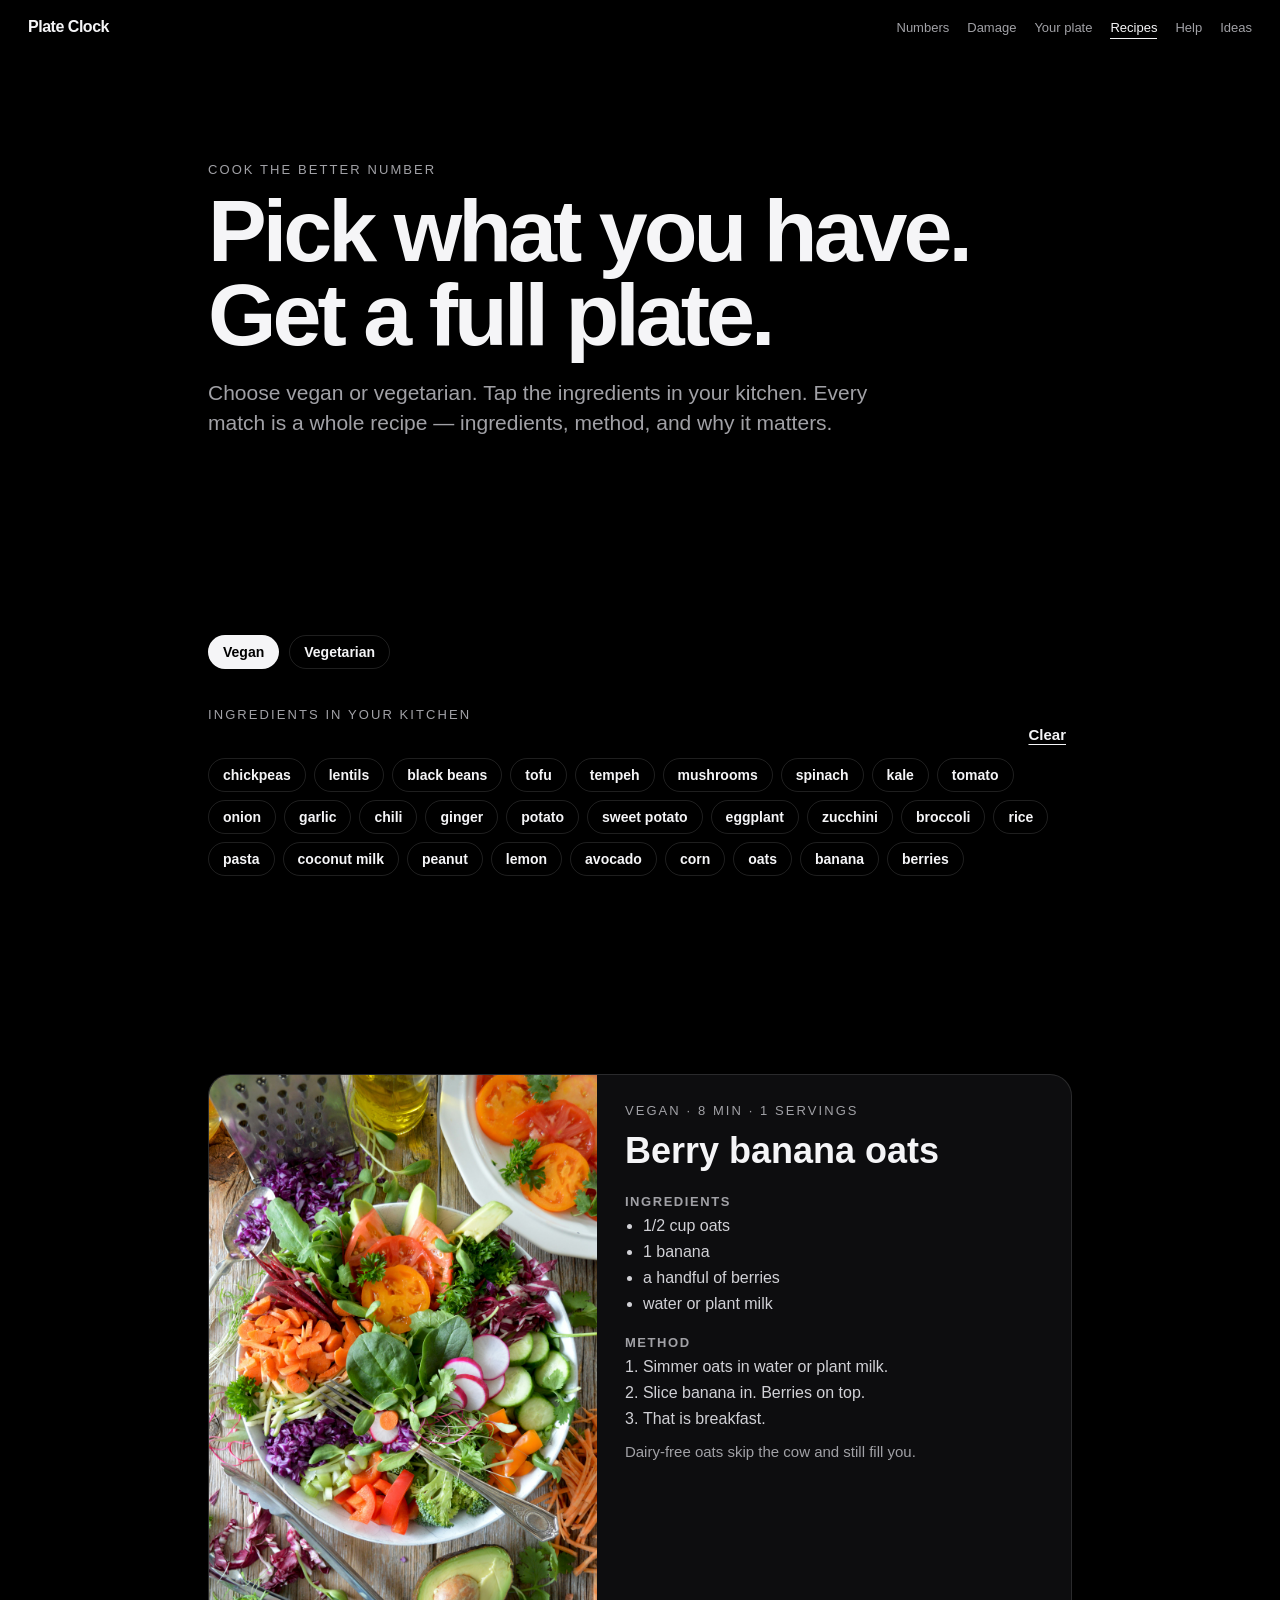
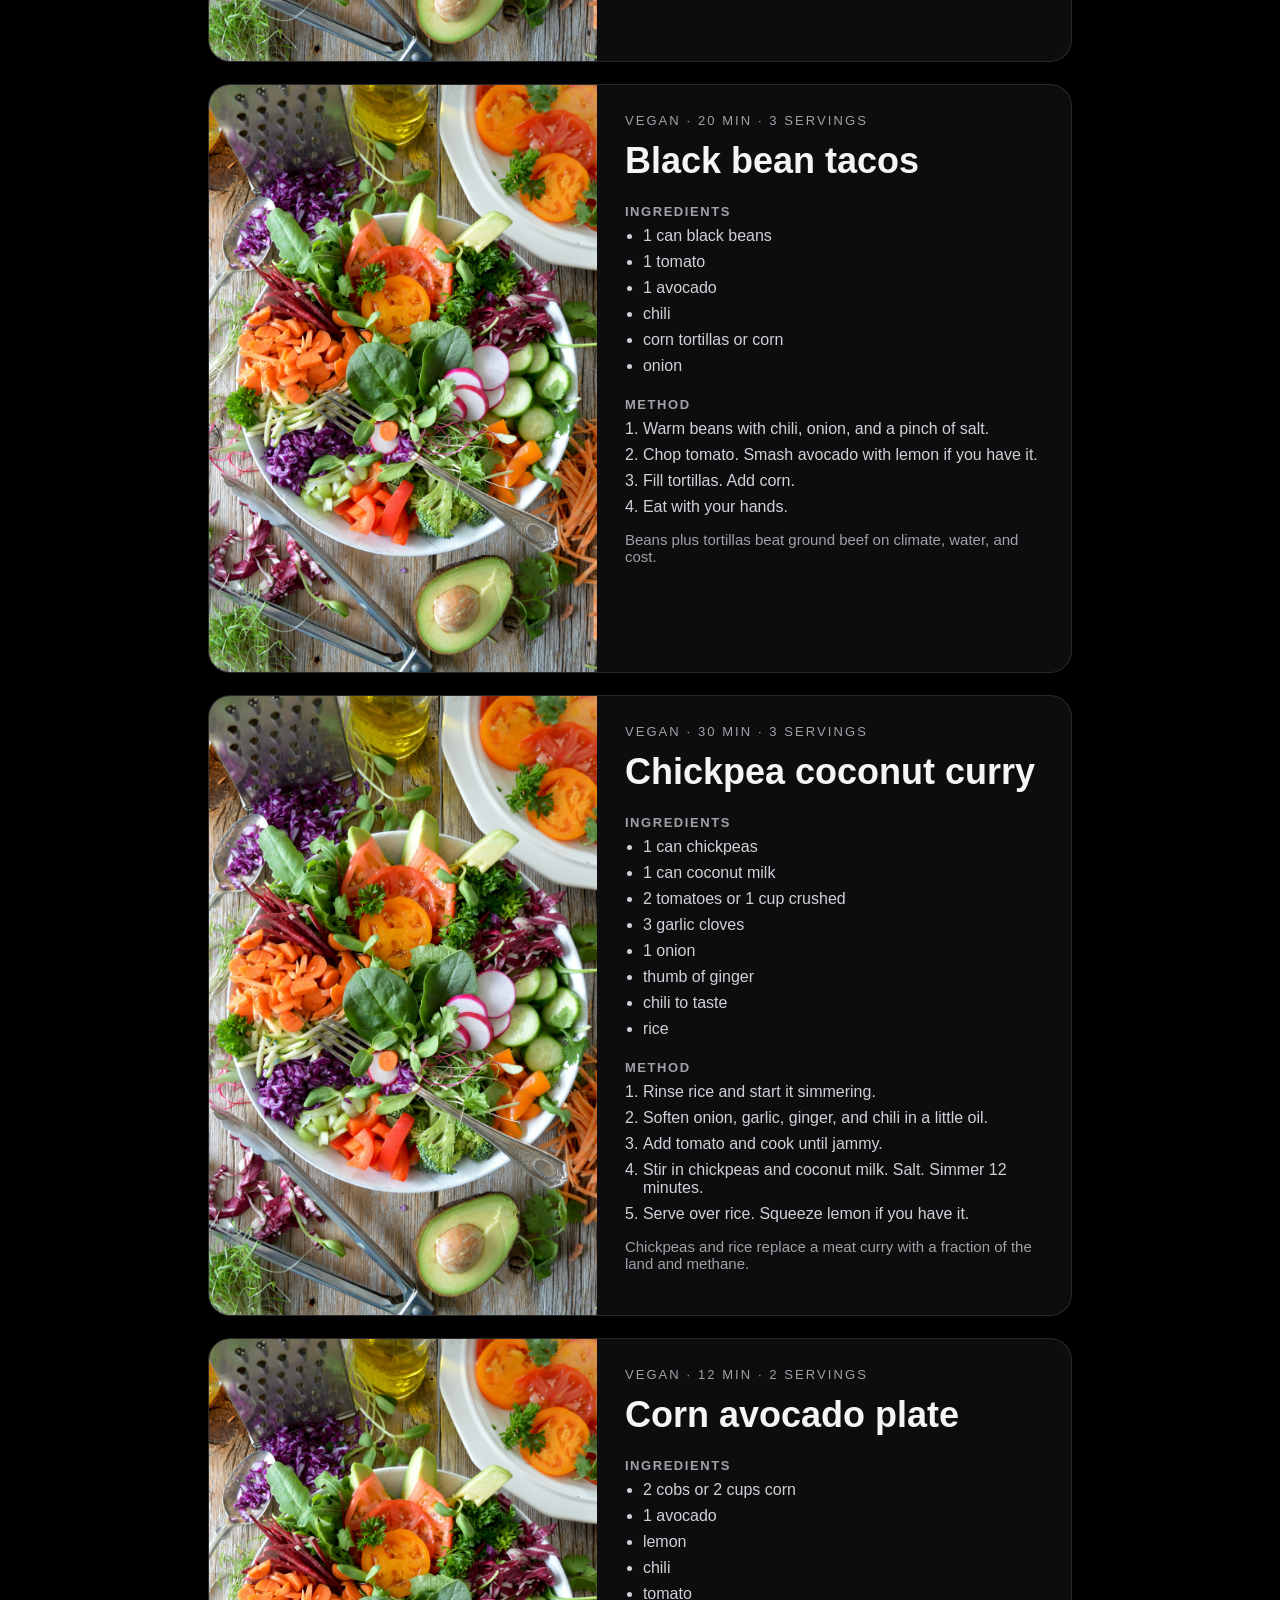
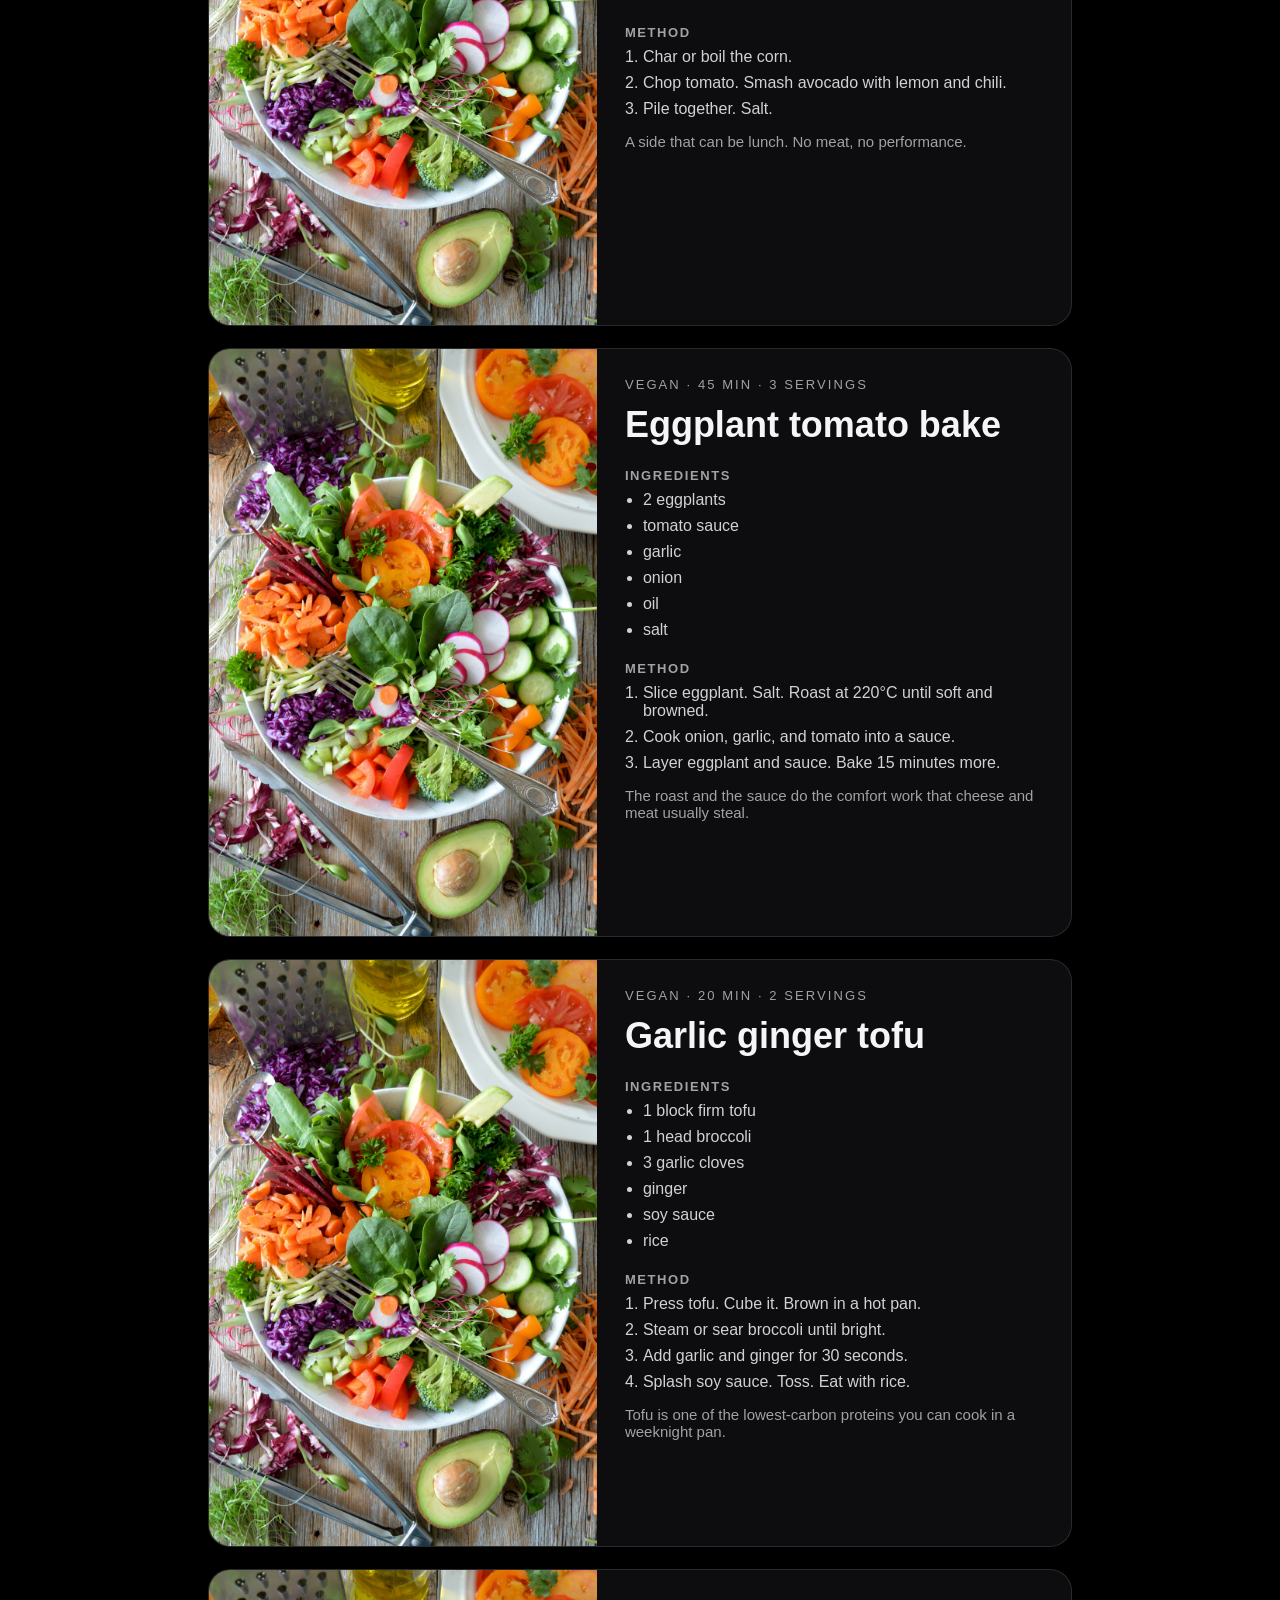
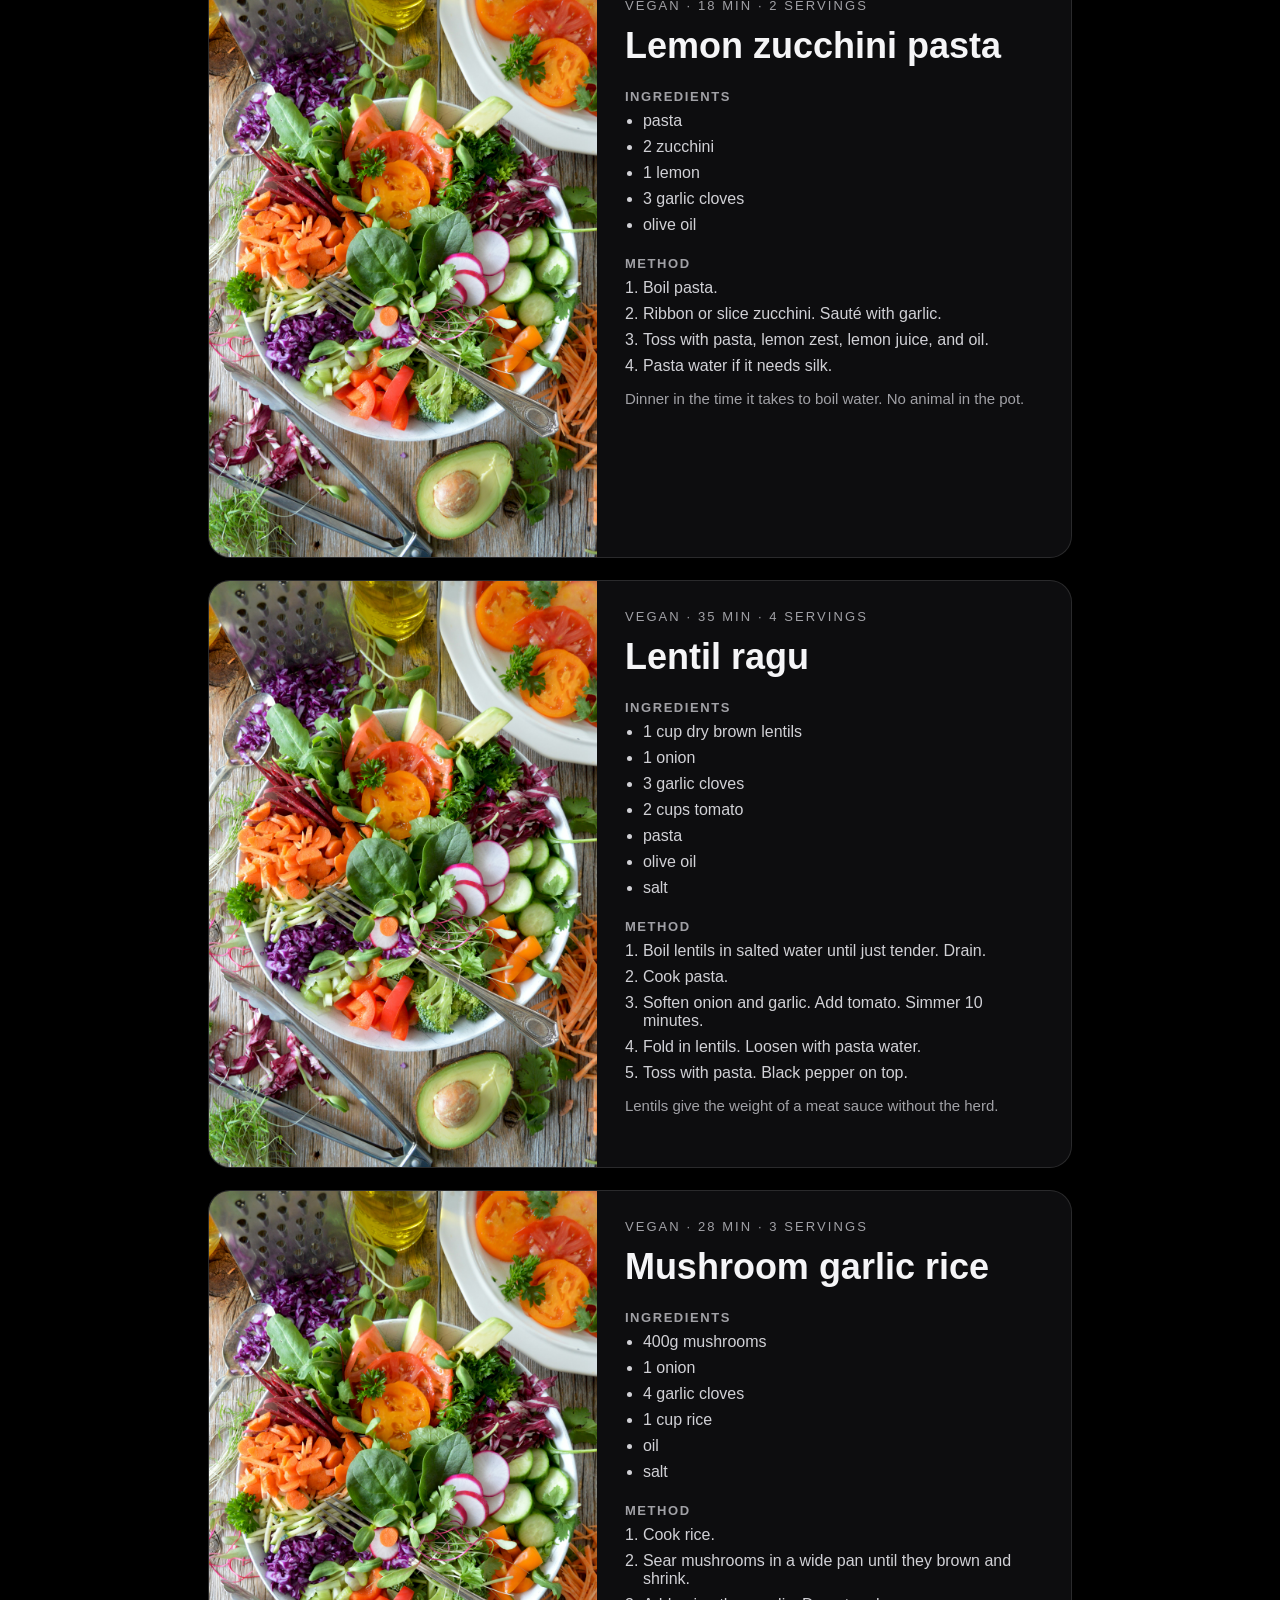
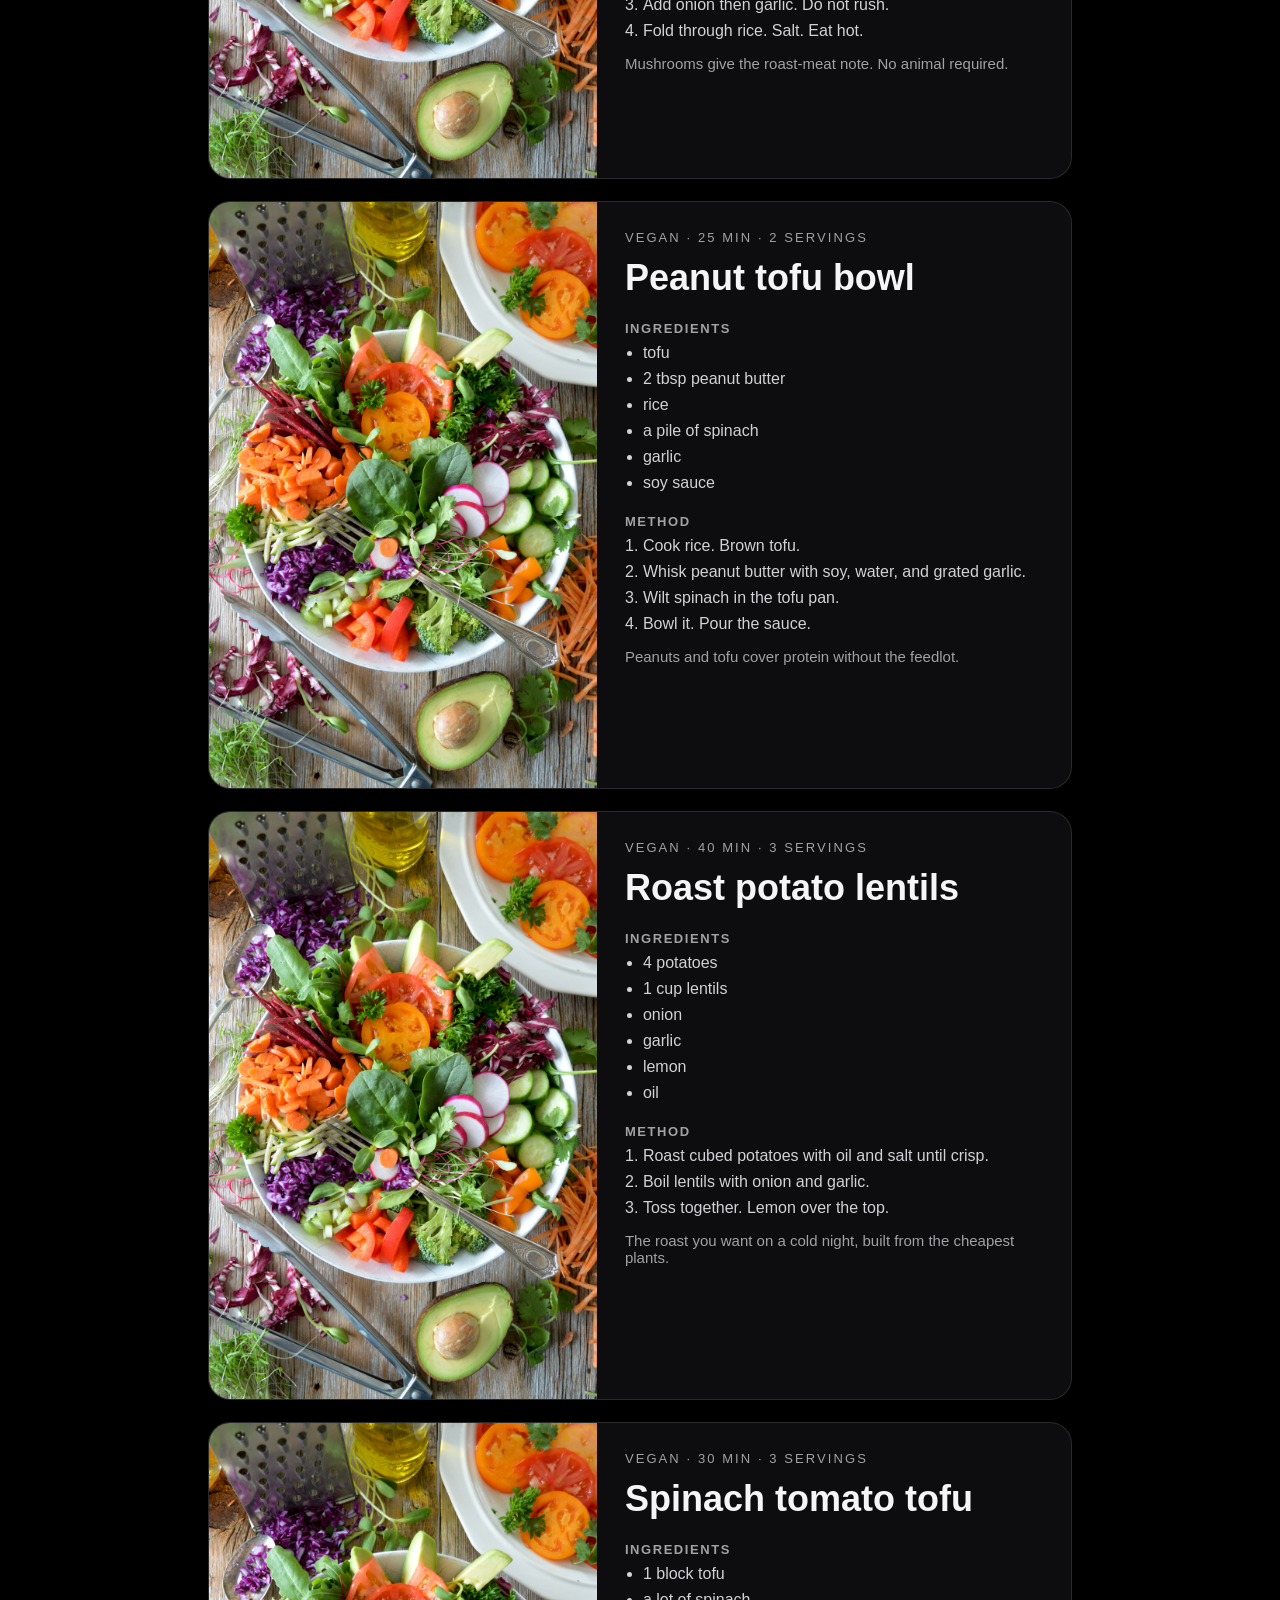
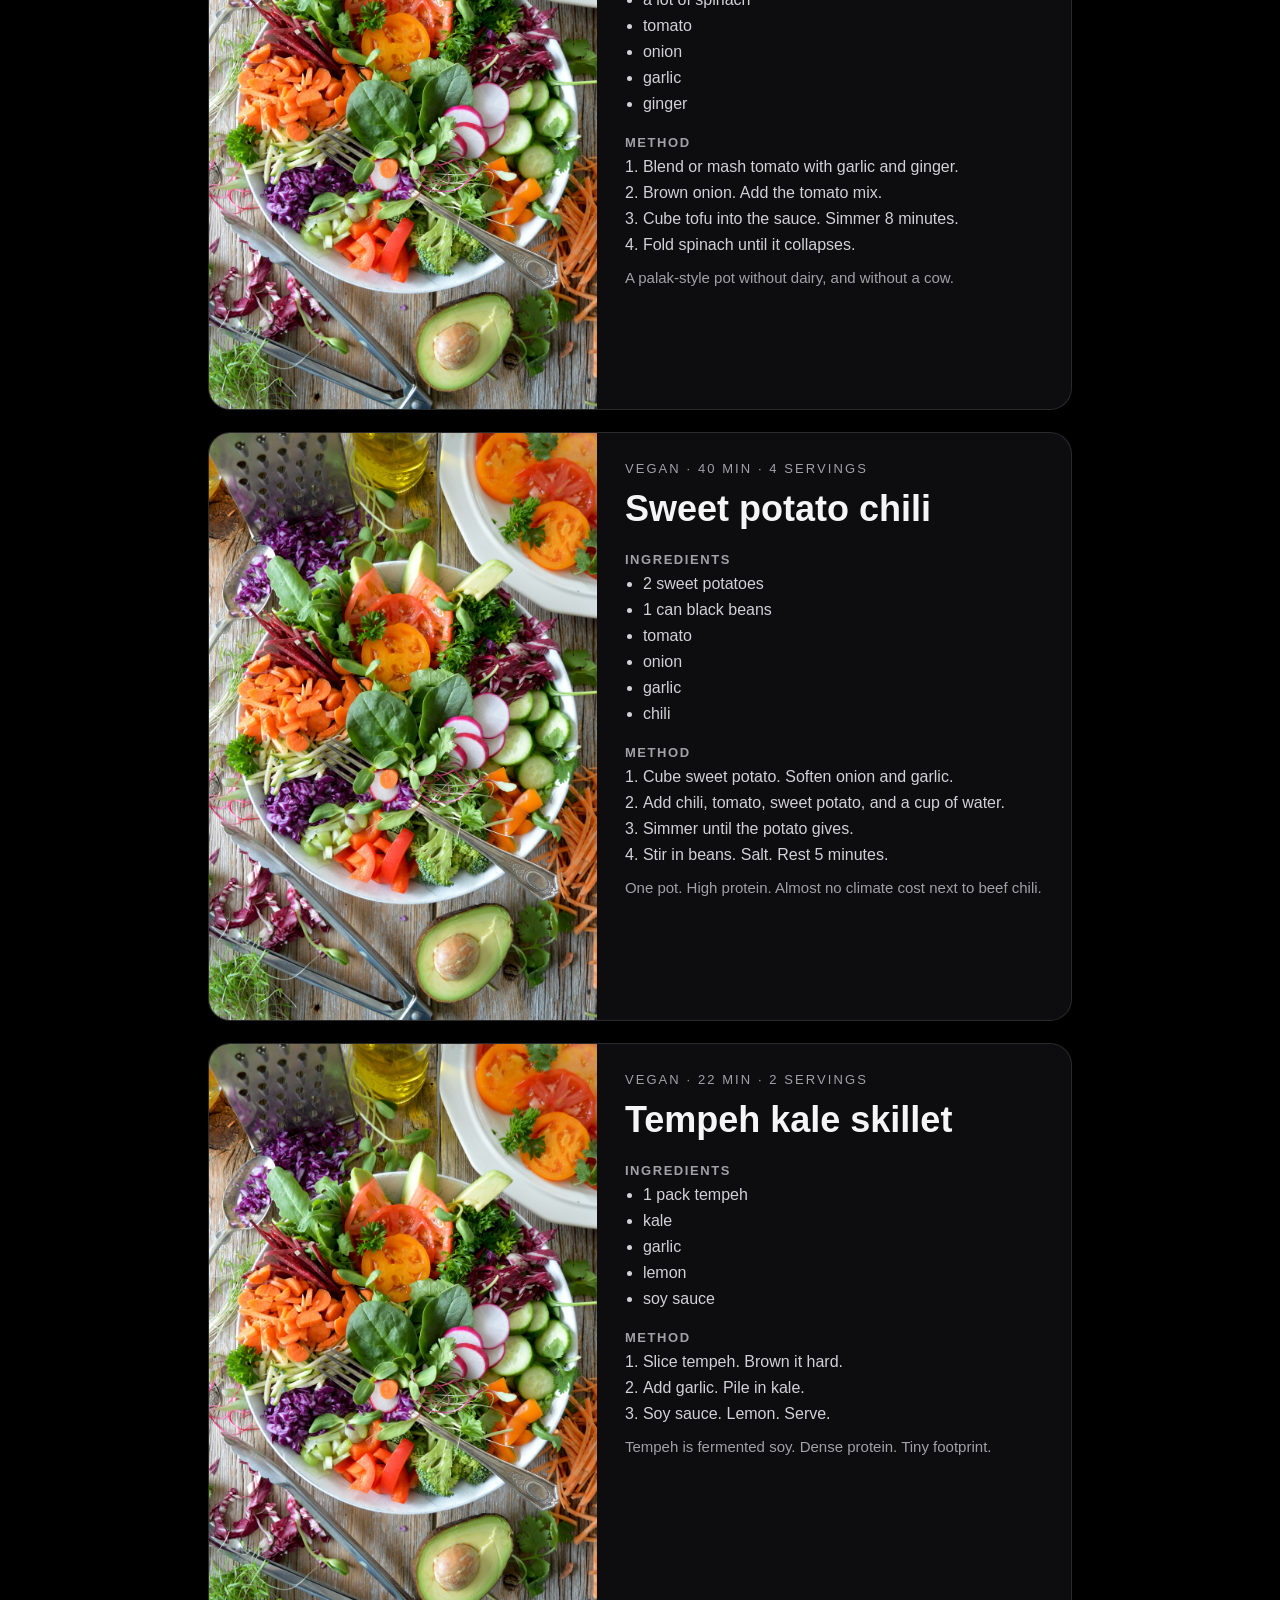
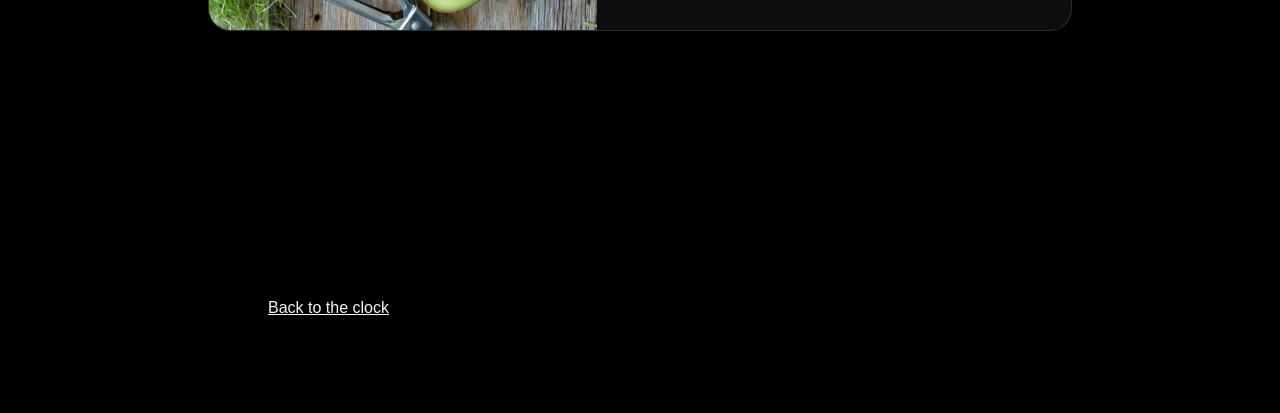
==== recipes.html @ f91820ba "Make farm marks feel satellite-real, polish sliders, and ship the recipes kitchen. Co-authored-by: C" ====
<!DOCTYPE html>
<html lang="en">
  <head>
    <meta charset="UTF-8" />
    <meta name="viewport" content="width=device-width, initial-scale=1.0" />
    <title>Recipes — The Plate Clock</title>
    <link rel="stylesheet" href="./css/styles.css" />
  </head>
  <body class="recipes-page">
    <div id="loader"><p>Kitchen</p></div>

    <nav>
      <a class="logo" href="./index.html">Plate Clock</a>
      <div class="nav-links">
        <a href="./index.html#numbers">Numbers</a>
        <a href="./index.html#damage">Damage</a>
        <a href="./index.html#plate">Your plate</a>
        <a href="./recipes.html" aria-current="page">Recipes</a>
        <a href="./index.html#help">Help</a>
        <a href="./index.html#ideas">Ideas</a>
      </div>
    </nav>

    <header class="chapter recipe-hero">
      <p class="eyebrow reveal in">Cook the better number</p>
      <h1>Pick what you have.<br />Get a full plate.</h1>
      <p class="lede">
        Choose vegan or vegetarian. Tap the ingredients in your kitchen.
        Every match is a whole recipe — ingredients, method, and why it matters.
      </p>
    </header>

    <section class="chapter recipe-tools">
      <div class="diet-picks" id="diet-picks">
        <button type="button" data-diet="vegan" aria-pressed="true">Vegan</button>
        <button type="button" data-diet="vegetarian" aria-pressed="false">Vegetarian</button>
      </div>
      <div class="tool-row">
        <p class="eyebrow">Ingredients in your kitchen</p>
        <button type="button" class="text-btn" id="clear-ings">Clear</button>
      </div>
      <div class="chips" id="chips"></div>
    </section>

    <p class="chapter" id="recipe-empty" hidden>Nothing uses that mix yet. Drop a chip or two.</p>
    <div class="recipe-list" id="recipe-list"></div>

    <footer>
      <p><a href="./index.html">Back to the clock</a></p>
    </footer>

    <script type="module" src="./js/recipes.js"></script>
  </body>
</html>
---- css/styles.css ----
:root {
  --bg: #000;
  --ink: #f5f5f7;
  --muted: #a1a1a6;
  --line: rgba(255, 255, 255, 0.12);
  --bad: #ff3b30;
  --good: #30d158;
  --sans: -apple-system, BlinkMacSystemFont, "SF Pro Display", "Segoe UI", sans-serif;
}

* { box-sizing: border-box; }

html {
  scroll-behavior: smooth;
}

body {
  margin: 0;
  background: var(--bg);
  color: var(--ink);
  font-family: var(--sans);
  -webkit-font-smoothing: antialiased;
}

#loader {
  position: fixed;
  inset: 0;
  z-index: 20;
  display: grid;
  place-items: center;
  background: #000;
  transition: opacity 0.8s ease;
}

#loader.hide {
  opacity: 0;
  pointer-events: none;
}

#loader p {
  letter-spacing: 0.22em;
  text-transform: uppercase;
  font-size: 12px;
  color: var(--muted);
}

nav {
  position: fixed;
  top: 0;
  left: 0;
  right: 0;
  z-index: 10;
  display: flex;
  justify-content: space-between;
  align-items: center;
  padding: 18px 28px;
  background: linear-gradient(180deg, rgba(0, 0, 0, 0.7), transparent);
}

.logo {
  color: var(--ink);
  text-decoration: none;
  font-weight: 600;
  letter-spacing: -0.03em;
  transition: opacity 0.25s ease;
}

.logo:hover { opacity: 0.65; }

.nav-links {
  display: flex;
  flex-wrap: wrap;
  justify-content: flex-end;
  gap: 18px;
}

.nav-links a {
  position: relative;
  color: var(--muted);
  text-decoration: none;
  font-size: 13px;
  transition: color 0.25s ease;
}

.nav-links a::after {
  content: "";
  position: absolute;
  left: 0;
  bottom: -4px;
  width: 100%;
  height: 1px;
  background: var(--ink);
  transform: scaleX(0);
  transform-origin: left;
  transition: transform 0.3s ease;
}

.nav-links a:hover,
.nav-links a[aria-current="page"] { color: var(--ink); }

.nav-links a:hover::after,
.nav-links a[aria-current="page"]::after { transform: scaleX(1); }

.hero {
  position: relative;
  height: 100dvh;
  overflow: hidden;
}

#globe {
  width: 100%;
  height: 100%;
  display: block;
  cursor: grab;
}

#globe:active { cursor: grabbing; }

.hero-copy {
  position: absolute;
  left: 0;
  right: 0;
  bottom: 8vh;
  padding: 0 28px;
  pointer-events: none;
  text-align: center;
}

.eyebrow {
  margin: 0 0 12px;
  color: var(--muted);
  font-size: 13px;
  letter-spacing: 0.16em;
  text-transform: uppercase;
}

h1 {
  margin: 0;
  font-size: clamp(44px, 8vw, 88px);
  font-weight: 600;
  letter-spacing: -0.045em;
  line-height: 0.95;
}

.hint {
  margin: 18px 0 0;
  color: var(--muted);
  font-size: 15px;
}

.legend {
  display: flex;
  justify-content: center;
  flex-wrap: wrap;
  gap: 18px;
  margin-top: 16px;
  color: var(--muted);
  font-size: 13px;
}

.legend i {
  display: inline-block;
  width: 8px;
  height: 8px;
  border-radius: 50%;
  margin-right: 6px;
}

.legend .cattle { background: #782012; box-shadow: 0 0 8px rgba(120, 28, 18, 0.45); }
.legend .pig { background: #8c4820; box-shadow: 0 0 8px rgba(140, 72, 28, 0.4); }

.chapter {
  max-width: 920px;
  margin: 0 auto;
  padding: 22vh 28px;
}

.chapter h2 {
  margin: 12px 0 0;
  font-size: clamp(28px, 5vw, 48px);
  font-weight: 600;
  letter-spacing: -0.035em;
  line-height: 1.05;
}

.lede {
  max-width: 34em;
  margin: 22px 0 0;
  color: var(--muted);
  font-size: 21px;
  line-height: 1.4;
}

.giant {
  margin: 0;
  font-size: clamp(42px, 9vw, 96px);
  font-weight: 600;
  letter-spacing: -0.05em;
  line-height: 0.95;
  font-variant-numeric: tabular-nums;
}

.giant.sm { font-size: clamp(32px, 6vw, 64px); }

.num-bad { color: var(--bad); }
.num-good { color: var(--good); }

.split {
  display: grid;
  grid-template-columns: 1fr 1fr;
  gap: 40px;
  max-width: 1100px;
}

.bleed {
  margin: 0;
  position: relative;
}

.bleed { overflow: hidden; }

.bleed img {
  display: block;
  width: 100%;
  height: min(88vh, 820px);
  object-fit: cover;
  background: #111;
  transition: transform 1.1s ease;
}

.bleed:hover img { transform: scale(1.04); }

.bleed figcaption {
  padding: 16px 28px 0;
  color: var(--muted);
  font-size: 14px;
  max-width: 720px;
}

.videos {
  display: grid;
  gap: 36px;
  margin-top: 40px;
}

.videos figure { margin: 0; }

.videos p {
  margin: 10px 4px 0;
  color: var(--muted);
  font-size: 13px;
}

.video {
  aspect-ratio: 16 / 9;
  background: #111;
  border-radius: 18px;
  overflow: hidden;
}

.video iframe {
  width: 100%;
  height: 100%;
  border: 0;
}

.video p {
  margin: 10px 4px 0;
  color: var(--muted);
  font-size: 13px;
}

.futures {
  display: grid;
  grid-template-columns: repeat(3, 1fr);
  gap: 20px;
  margin: 40px 0 10px;
}

.futures span {
  display: block;
  color: var(--muted);
  font-size: 13px;
  letter-spacing: 0.08em;
  text-transform: uppercase;
}

.futures b {
  display: block;
  margin-top: 8px;
  font-size: clamp(28px, 4vw, 44px);
  font-weight: 600;
  letter-spacing: -0.04em;
}

.impact-picks {
  display: flex;
  flex-wrap: wrap;
  gap: 10px;
  margin-top: 36px;
}

.impact-picks button {
  appearance: none;
  border: 1px solid var(--line);
  background: transparent;
  color: var(--ink);
  border-radius: 999px;
  padding: 9px 16px;
  font: 600 14px var(--sans);
  cursor: pointer;
  transition: transform 0.25s ease, background 0.25s ease, color 0.25s ease;
}

.impact-picks button:hover { transform: translateY(-2px); }

.impact-picks button[aria-pressed="true"] {
  background: var(--ink);
  color: #000;
}

.impact-stage {
  display: grid;
  grid-template-columns: 1fr 1fr;
  gap: 28px;
  margin-top: 36px;
}

.impact-stage span {
  display: block;
  color: var(--muted);
  font-size: 13px;
  letter-spacing: 0.08em;
  text-transform: uppercase;
}

.impact-stage b {
  display: block;
  margin-top: 8px;
  font-size: clamp(28px, 5vw, 52px);
  font-weight: 600;
  letter-spacing: -0.04em;
  font-variant-numeric: tabular-nums;
}

.impact-stage small {
  display: block;
  margin-top: 6px;
  color: var(--muted);
  font-size: 13px;
}

.impact-bar {
  display: flex;
  height: 10px;
  margin-top: 28px;
  border-radius: 999px;
  overflow: hidden;
  background: #1c1c1e;
}

.impact-bar i {
  display: block;
  height: 100%;
  transition: width 0.45s cubic-bezier(0.22, 1, 0.36, 1);
}
#impact-bar-bad { background: var(--bad); width: 80%; }
#impact-bar-good { background: var(--good); width: 20%; }

.impact-slider {
  display: grid;
  gap: 10px;
  margin-top: 28px;
  color: var(--muted);
  font-size: 14px;
}

.impact-slider b { color: var(--ink); }

.range {
  -webkit-appearance: none;
  appearance: none;
  width: 100%;
  height: 4px;
  border-radius: 99px;
  background: linear-gradient(90deg, var(--good) var(--fill, 20%), #2c2c2e var(--fill, 20%));
  outline: none;
  transition: background 0.2s ease;
}

.range::-webkit-slider-thumb {
  -webkit-appearance: none;
  width: 22px;
  height: 22px;
  border-radius: 50%;
  background: #fff;
  box-shadow: 0 2px 14px rgba(0, 0, 0, 0.45);
  transition: transform 0.22s cubic-bezier(0.22, 1, 0.36, 1);
  cursor: grab;
}

.range::-moz-range-thumb {
  width: 22px;
  height: 22px;
  border: 0;
  border-radius: 50%;
  background: #fff;
  cursor: grab;
}

.range:hover::-webkit-slider-thumb,
.range:active::-webkit-slider-thumb { transform: scale(1.2); }

.impact-slider input.range {
  margin-top: 4px;
}

.sliders {
  display: grid;
  grid-template-columns: 1fr 1fr;
  gap: 18px 28px;
  margin-top: 36px;
}

.slider label {
  display: flex;
  justify-content: space-between;
  color: var(--muted);
  font-size: 14px;
}

.slider b {
  color: var(--ink);
  font-weight: 600;
  display: inline-block;
  transition: transform 0.25s cubic-bezier(0.22, 1, 0.36, 1), color 0.25s ease;
}

.slider b.pop {
  transform: scale(1.18);
  color: var(--good);
}

.slider input.range {
  margin-top: 10px;
  background: linear-gradient(90deg, #f5f5f7 var(--fill, 20%), #2c2c2e var(--fill, 20%));
}

.text-btn {
  appearance: none;
  margin-top: 28px;
  border: 0;
  background: none;
  color: var(--ink);
  font: 600 15px var(--sans);
  text-decoration: underline;
  text-underline-offset: 4px;
  cursor: pointer;
}

.ngos {
  display: grid;
  grid-template-columns: repeat(3, 1fr);
  gap: 18px;
  margin-top: 48px;
}

.ngo {
  display: block;
  color: inherit;
  text-decoration: none;
  border-radius: 18px;
  overflow: hidden;
  background: #0d0d0f;
  transition: transform 0.4s cubic-bezier(0.22, 1, 0.36, 1);
}

.ngo:hover { transform: translateY(-6px); }

.ngo img {
  width: 100%;
  height: 160px;
  object-fit: cover;
  display: block;
  background: #161616;
  transition: transform 0.6s ease;
}

.ngo:hover img { transform: scale(1.06); }

.ngo div { padding: 16px 16px 18px; }

.ngo strong {
  display: block;
  font-size: 17px;
  letter-spacing: -0.02em;
}

.ngo span {
  display: block;
  margin-top: 6px;
  color: var(--muted);
  font-size: 13px;
  line-height: 1.4;
}

.ngo em {
  display: block;
  margin-top: 10px;
  font-style: normal;
  font-size: 13px;
  font-weight: 600;
}

.idea-form {
  margin-top: 36px;
  display: grid;
  gap: 18px;
  max-width: 640px;
}

.idea-form label,
.idea-form fieldset {
  display: grid;
  gap: 8px;
  border: 0;
  padding: 0;
  margin: 0;
  color: var(--muted);
  font-size: 13px;
}

.idea-form fieldset {
  grid-template-columns: auto auto auto;
  align-items: center;
  gap: 16px;
}

.idea-form legend {
  padding: 0;
  margin-bottom: 4px;
}

.idea-form input:not([type="radio"]),
.idea-form textarea {
  width: 100%;
  border: 1px solid var(--line);
  background: #0d0d0f;
  color: var(--ink);
  border-radius: 12px;
  padding: 12px 14px;
  font: 16px var(--sans);
}

.idea-form textarea { resize: vertical; min-height: 120px; }

.idea-form fieldset label {
  display: flex;
  align-items: center;
  gap: 8px;
  color: var(--ink);
  font-size: 15px;
}

.form-row {
  display: flex;
  justify-content: space-between;
  align-items: center;
  gap: 16px;
}

.form-row button {
  appearance: none;
  border: 0;
  background: var(--ink);
  color: #000;
  border-radius: 980px;
  padding: 12px 22px;
  font: 600 15px var(--sans);
  cursor: pointer;
  transition: transform 0.25s ease, opacity 0.25s ease;
}

.form-row button:hover { transform: translateY(-2px); }

.text-btn {
  transition: opacity 0.25s ease;
}

.text-btn:hover { opacity: 0.6; }

.idea-card {
  transition: transform 0.3s ease, border-color 0.3s ease;
}

.idea-card:hover {
  transform: translateY(-3px);
  border-color: rgba(255, 255, 255, 0.28);
}

.form-status { margin: 0; color: #b7e3c0; }

.idea-wall {
  display: grid;
  gap: 14px;
  margin-top: 40px;
}

.idea-card {
  padding: 18px 20px;
  border: 1px solid var(--line);
  border-radius: 16px;
  background: #0d0d0f;
}

.idea-card em {
  display: block;
  font-style: normal;
  color: var(--muted);
  font-size: 12px;
  letter-spacing: 0.08em;
  text-transform: uppercase;
}

.idea-card p {
  margin: 8px 0 0;
  font-size: 17px;
  line-height: 1.4;
}

footer {
  padding: 16vh 28px 80px;
  max-width: 800px;
  margin: 0 auto;
  color: var(--muted);
}

footer h2 {
  color: var(--ink);
  font-size: 28px;
  letter-spacing: -0.03em;
}

footer ol { padding-left: 18px; }

footer li { margin: 0 0 12px; }

footer a { color: var(--ink); }

.chip[aria-pressed="true"] {
  background: var(--ink);
  color: #000;
  transform: translateY(-1px) scale(1.03);
}

.futures > div {
  transition: transform 0.3s ease;
}

.futures > div:hover { transform: translateY(-4px); }

.futures b {
  transition: transform 0.35s cubic-bezier(0.22, 1, 0.36, 1);
}

.giant {
  transition: opacity 0.35s ease;
}

.impact-stage b {
  transition: transform 0.35s cubic-bezier(0.22, 1, 0.36, 1);
}

.reveal {
  opacity: 0;
  transform: translateY(28px);
  transition: opacity 0.9s cubic-bezier(0.22, 1, 0.36, 1), transform 0.9s cubic-bezier(0.22, 1, 0.36, 1);
}

.reveal.in {
  opacity: 1;
  transform: none;
}

.hero-copy h1 {
  animation: rise 1s cubic-bezier(0.22, 1, 0.36, 1) 0.15s both;
}

.hero-copy .eyebrow {
  animation: rise 0.9s cubic-bezier(0.22, 1, 0.36, 1) both;
}

.hero-copy .hint,
.hero-copy .legend {
  animation: rise 1s cubic-bezier(0.22, 1, 0.36, 1) 0.28s both;
}

.recipes-page { overflow: auto; }

.recipe-hero { padding-top: 18vh; }

.recipe-tools { padding-top: 0; }

.diet-picks {
  display: flex;
  gap: 10px;
  margin-bottom: 28px;
}

.diet-picks button,
.chip {
  appearance: none;
  border: 1px solid var(--line);
  background: transparent;
  color: var(--ink);
  border-radius: 999px;
  padding: 8px 14px;
  font: 600 14px var(--sans);
  cursor: pointer;
  transition: transform 0.25s ease, background 0.25s ease, color 0.25s ease;
}

.diet-picks button:hover,
.chip:hover { transform: translateY(-2px); }

.diet-picks button[aria-pressed="true"],
.chip[aria-pressed="true"] {
  background: var(--ink);
  color: #000;
}

.tool-row {
  display: flex;
  justify-content: space-between;
  align-items: center;
}

.chips {
  display: flex;
  flex-wrap: wrap;
  gap: 8px;
  margin-top: 14px;
}

.recipe-list {
  max-width: 920px;
  margin: 0 auto 12vh;
  padding: 0 28px;
  display: grid;
  gap: 22px;
}

.recipe-card {
  display: grid;
  grid-template-columns: minmax(0, 0.9fr) minmax(0, 1.1fr);
  gap: 0;
  padding: 0;
  overflow: hidden;
  border: 1px solid var(--line);
  border-radius: 22px;
  background: #0d0d0f;
  animation: rise 0.55s cubic-bezier(0.22, 1, 0.36, 1) both;
  transition: transform 0.35s ease, border-color 0.35s ease;
}

.recipe-card:hover {
  transform: translateY(-5px);
  border-color: rgba(255, 255, 255, 0.28);
}

.recipe-media {
  overflow: hidden;
  min-height: 220px;
  background: #161616;
}

.recipe-media img {
  width: 100%;
  height: 100%;
  object-fit: cover;
  display: block;
  transition: transform 0.7s ease;
}

.recipe-card:hover .recipe-media img { transform: scale(1.06); }

.recipe-body { padding: 28px; }

.recipe-card h2 {
  margin: 8px 0 0;
  font-size: clamp(26px, 4vw, 36px);
}

.recipe-card h3 {
  margin: 22px 0 8px;
  font-size: 13px;
  letter-spacing: 0.12em;
  text-transform: uppercase;
  color: var(--muted);
}

.recipe-card ul,
.recipe-card ol { margin: 0; padding-left: 18px; color: #d1d1d6; }

.recipe-card li { margin: 0 0 8px; }

.used { color: var(--good); }

.why { color: var(--muted); font-size: 15px; }

@keyframes rise {
  from { opacity: 0; transform: translateY(18px); }
  to { opacity: 1; transform: none; }
}

#loader p { animation: pulse 1.4s ease-in-out infinite; }

@keyframes pulse {
  50% { opacity: 0.35; }
}

@media (max-width: 800px) {
  nav { padding: 14px 16px; }
  .nav-links { gap: 12px; max-width: 70%; }
  .hero-copy, .chapter, .bleed figcaption, footer, .recipe-list { padding-left: 16px; padding-right: 16px; }
  .split, .futures, .sliders, .ngos, .impact-stage, .recipe-card { grid-template-columns: 1fr; }
  .idea-form fieldset { grid-template-columns: 1fr; }
  .lede { font-size: 18px; }
  .recipe-media { min-height: 180px; }
}
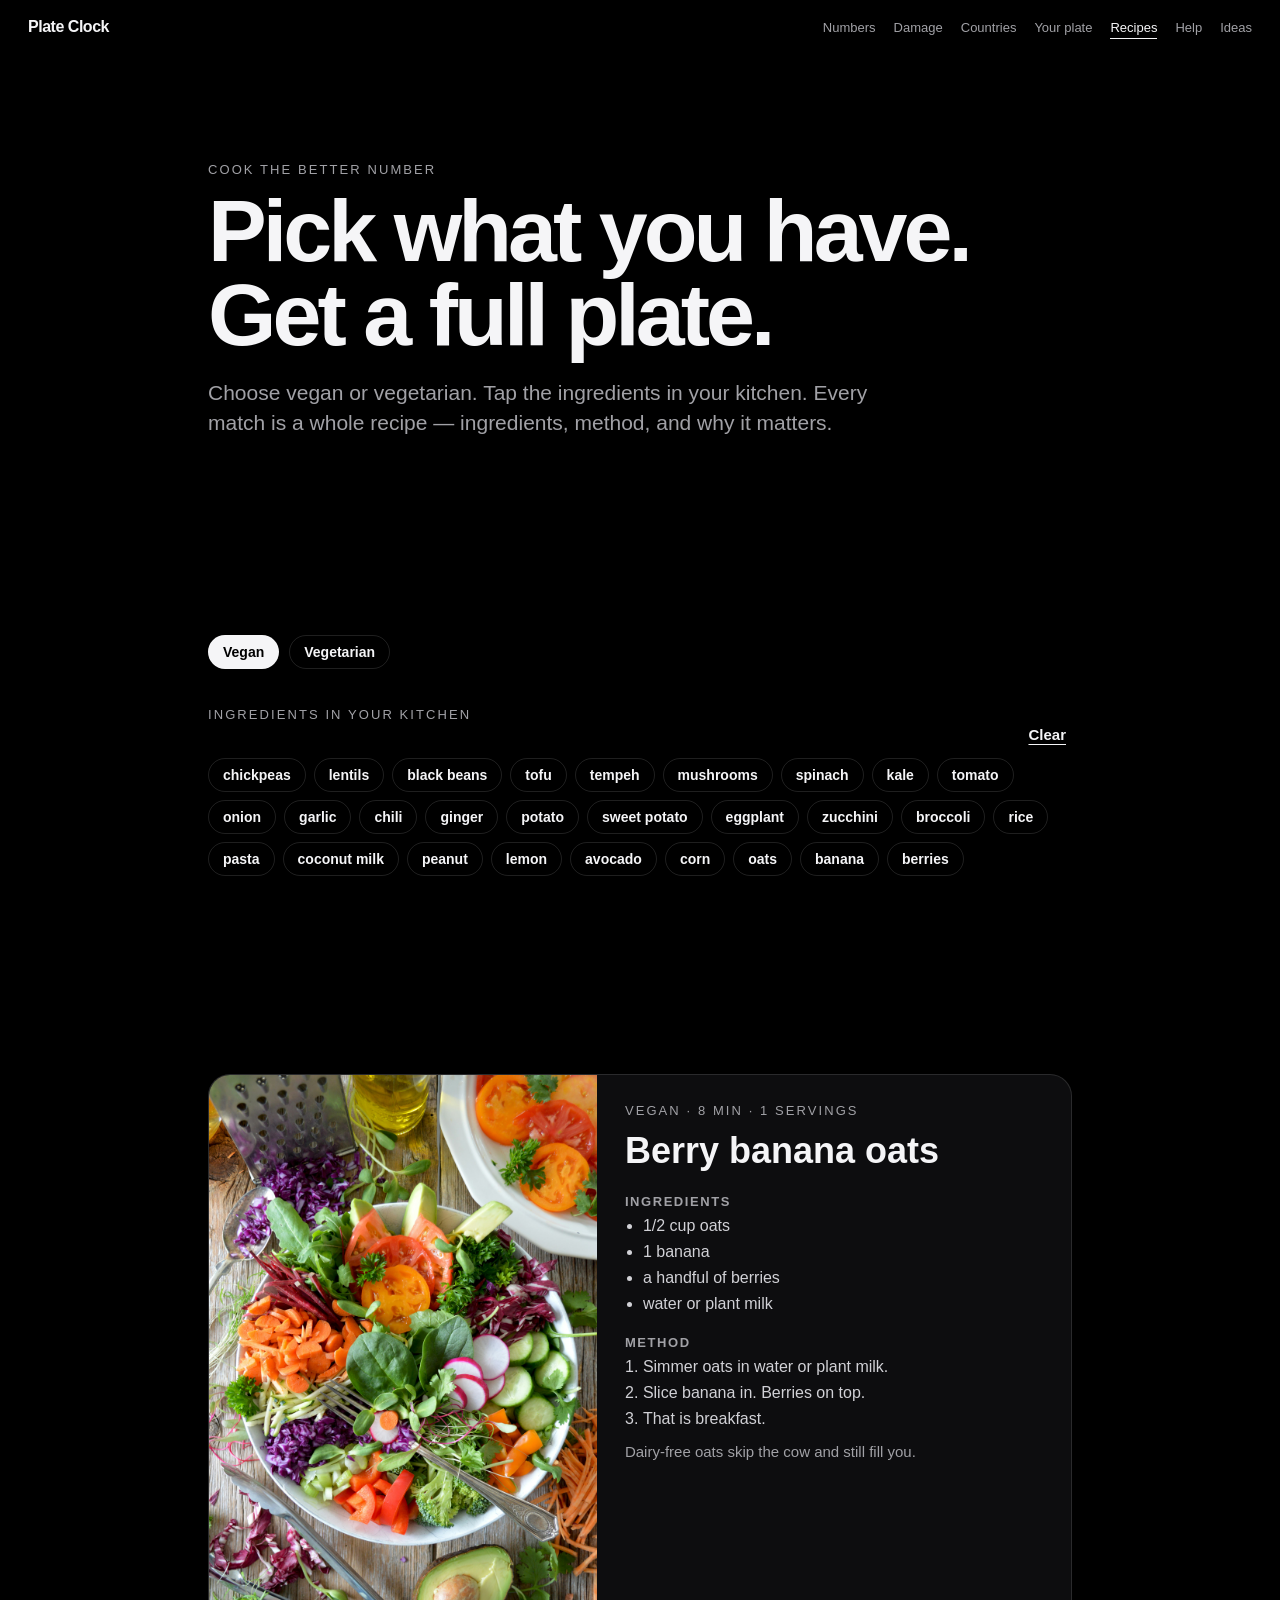
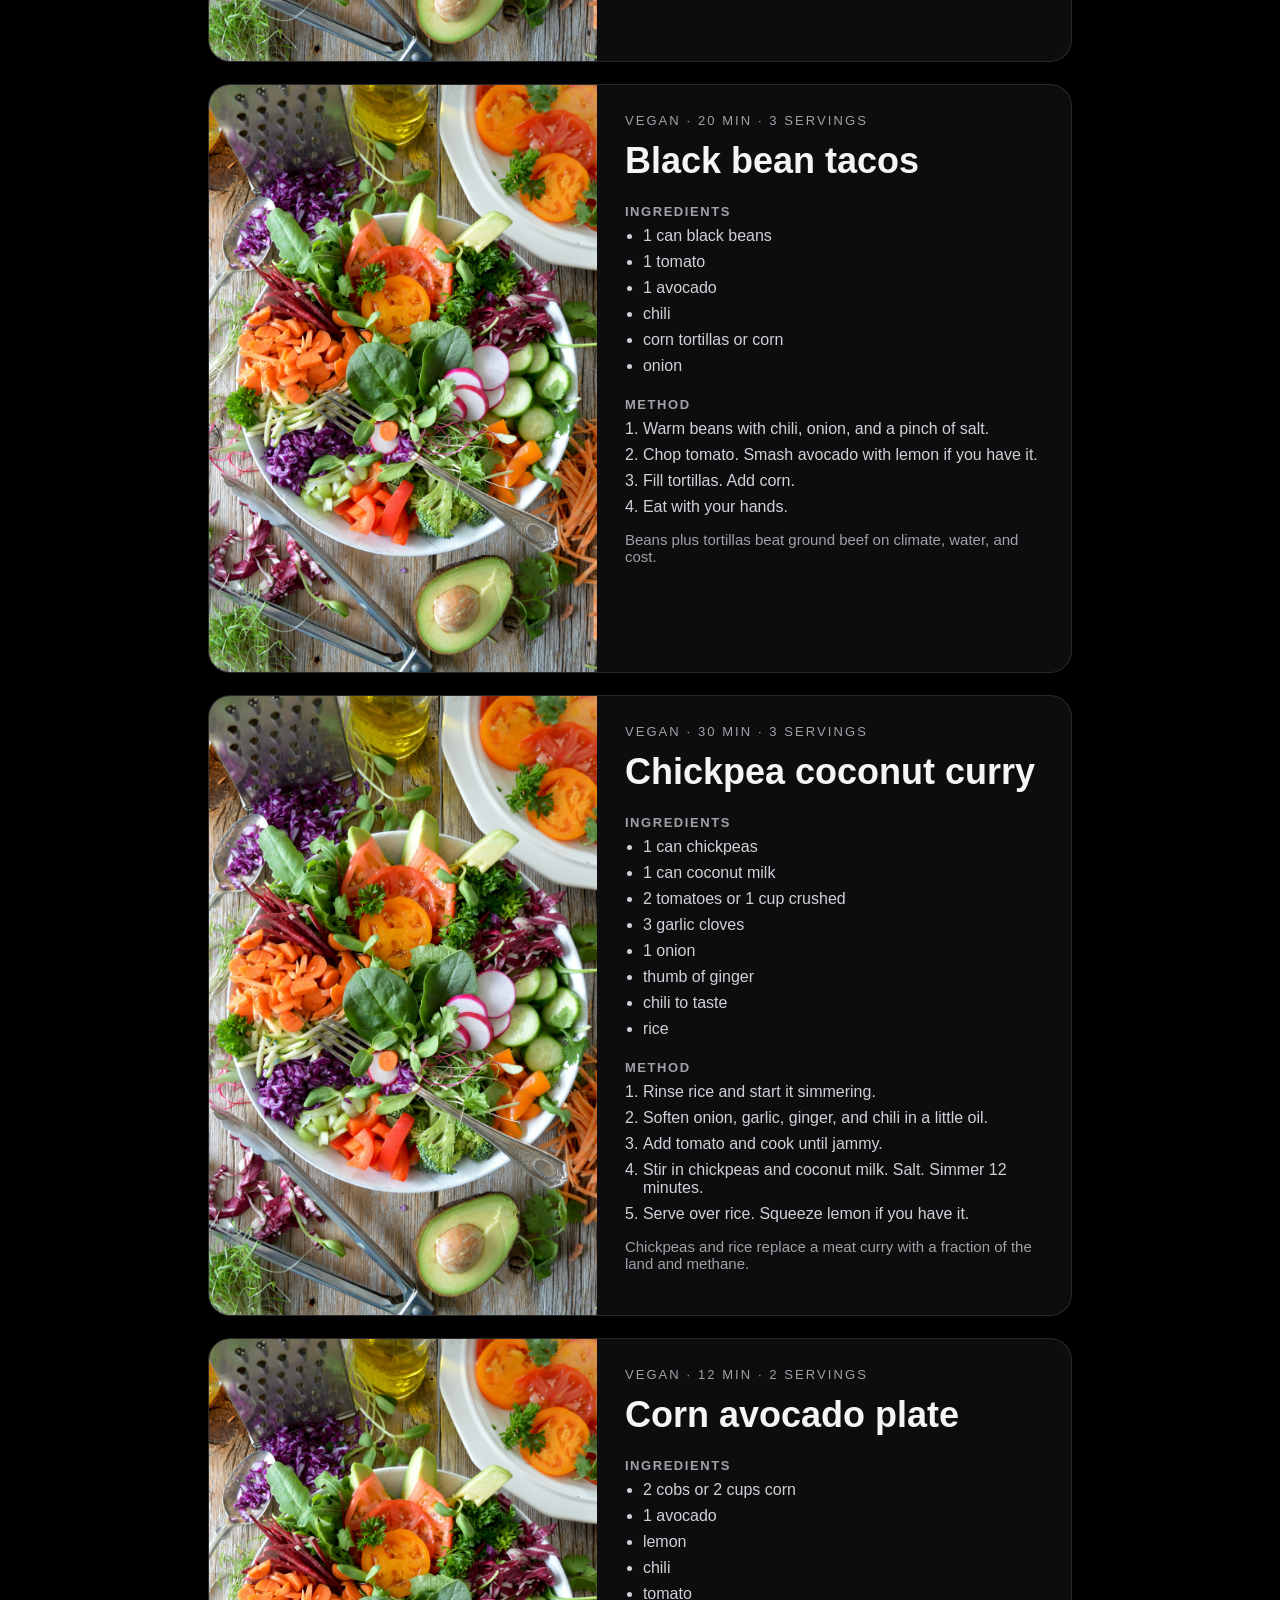
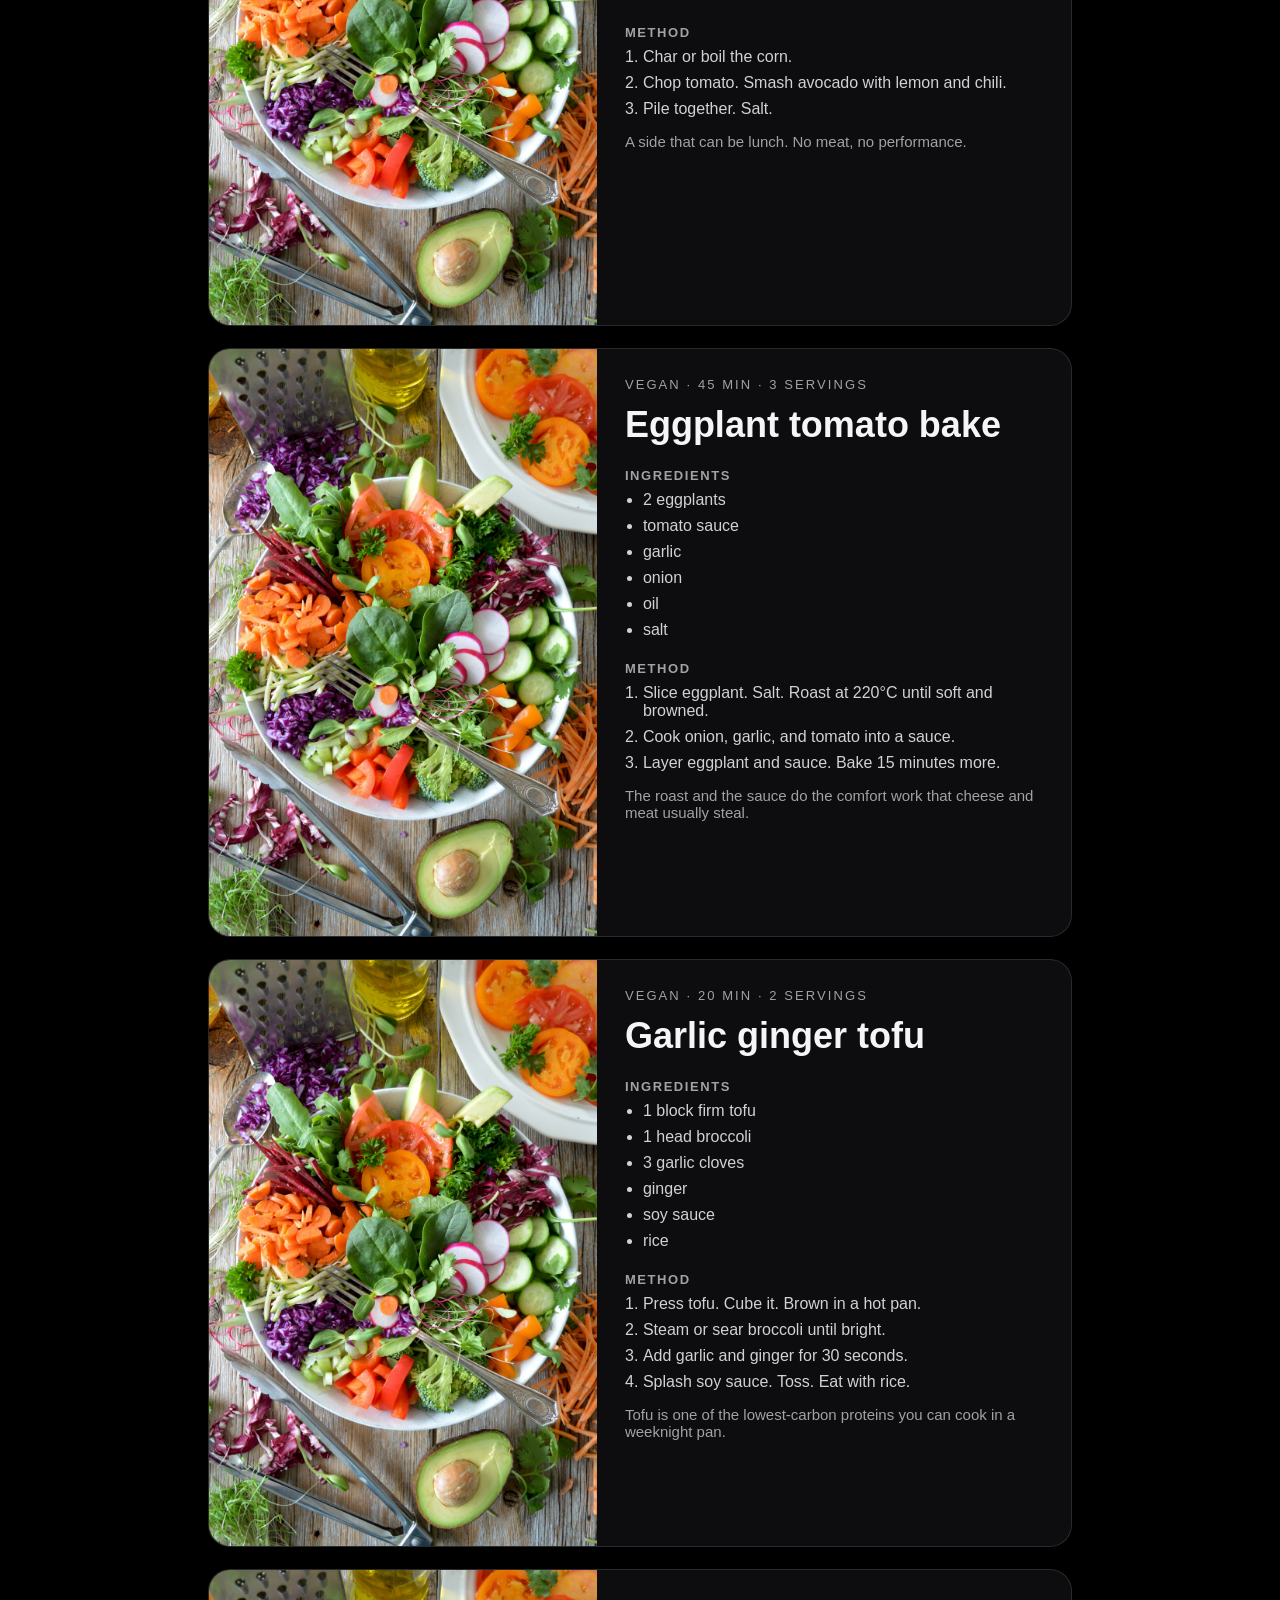
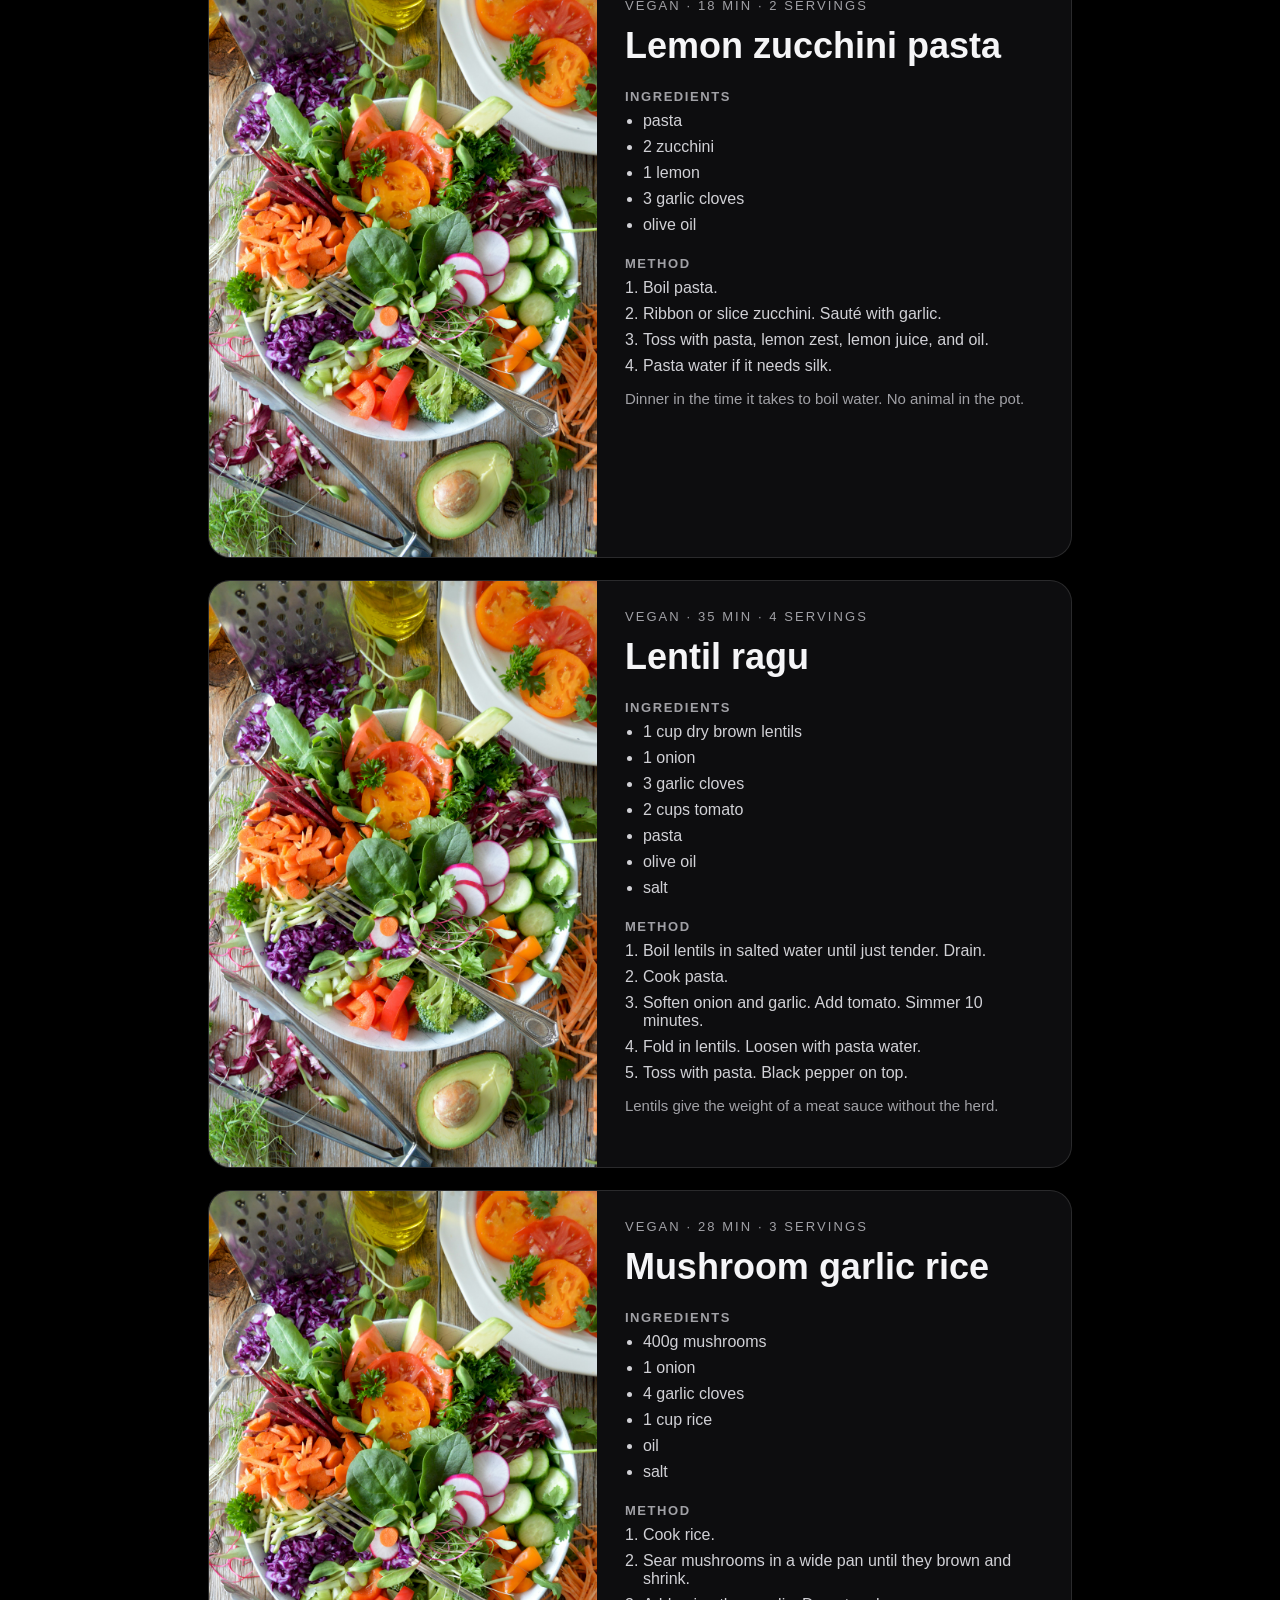
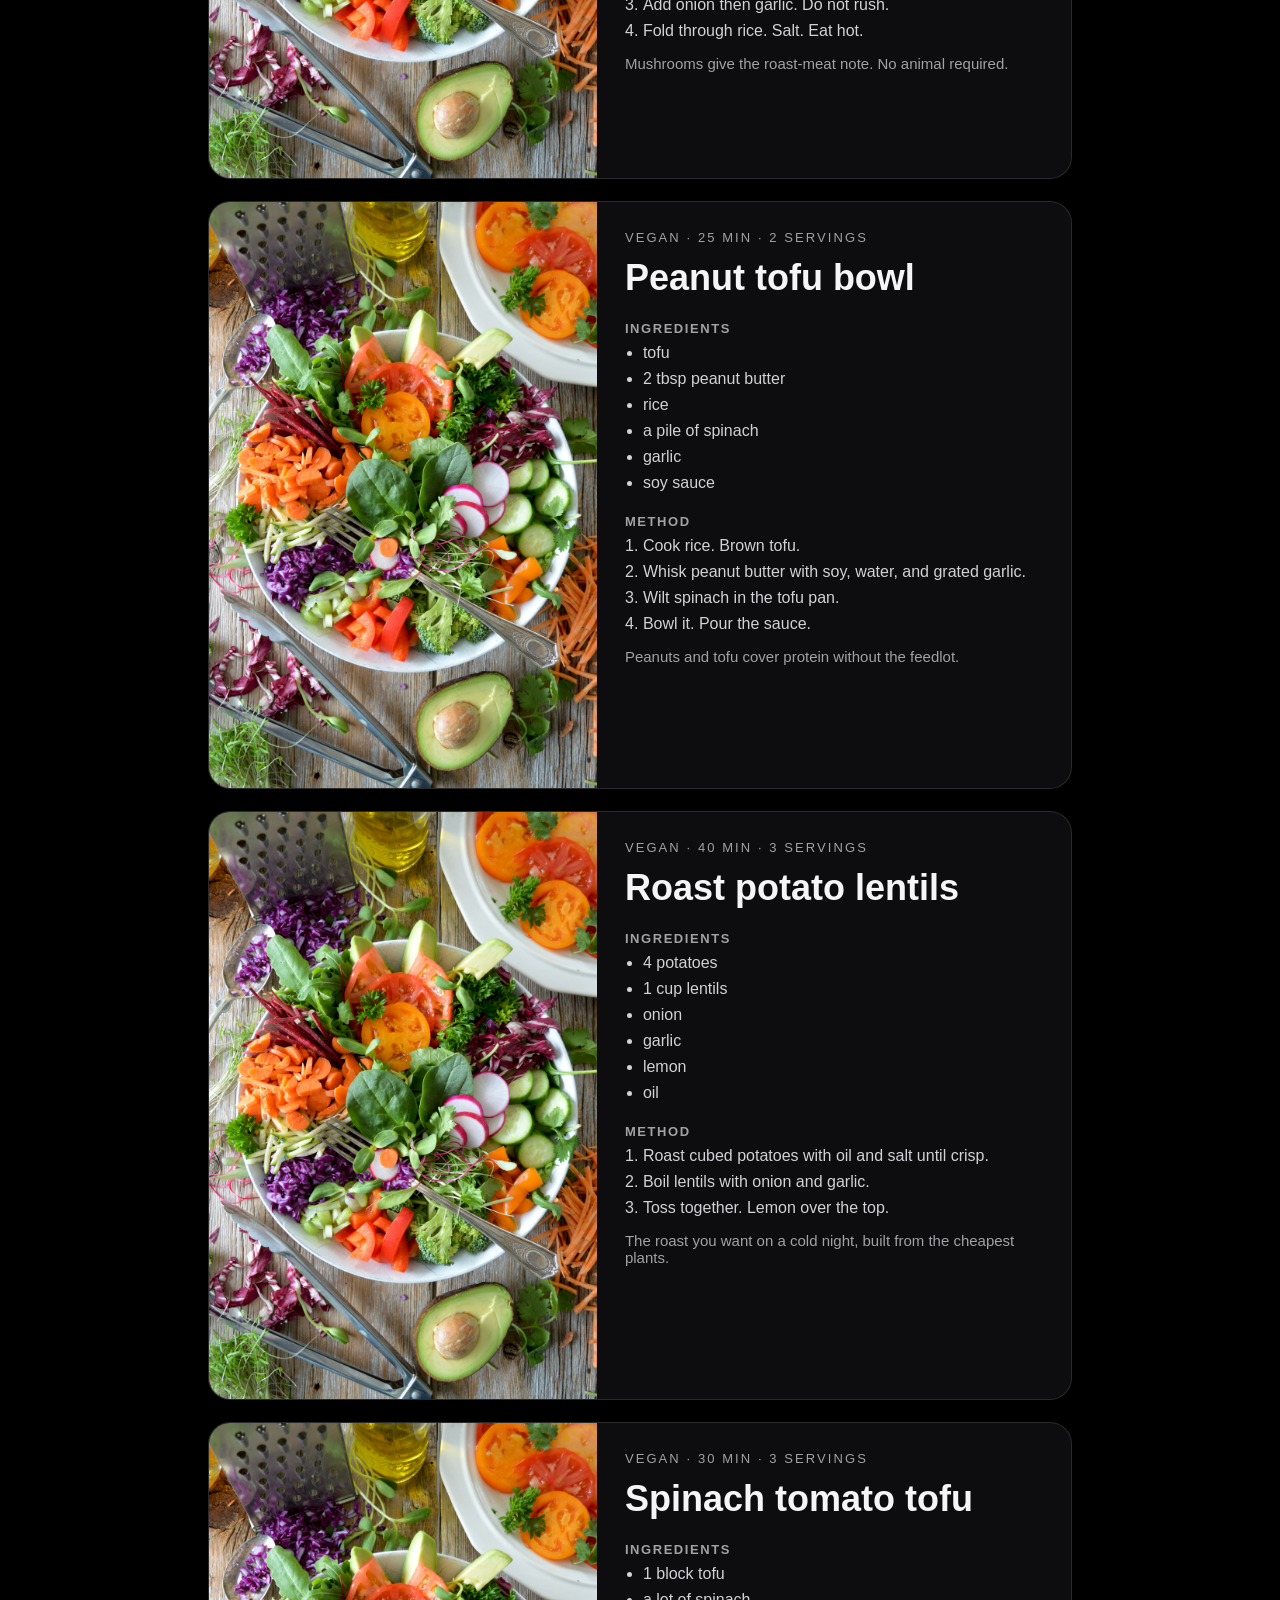
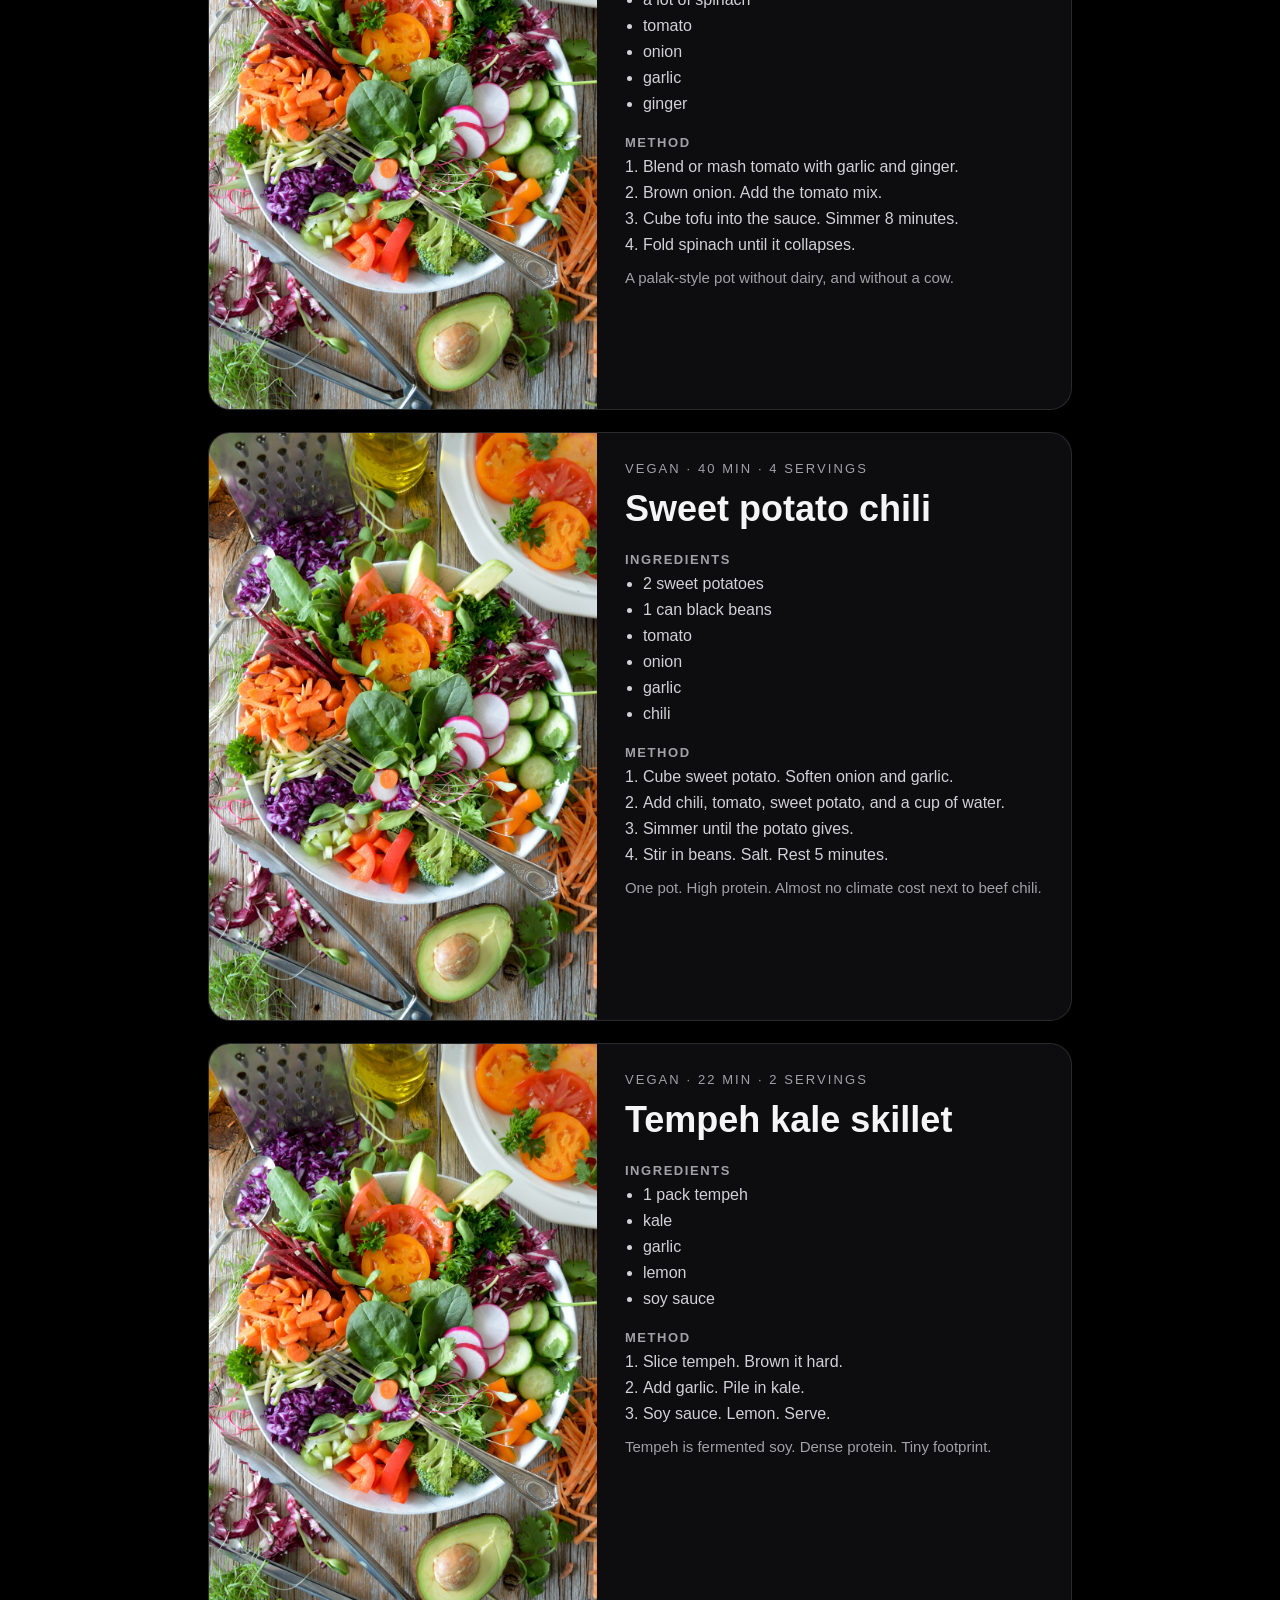
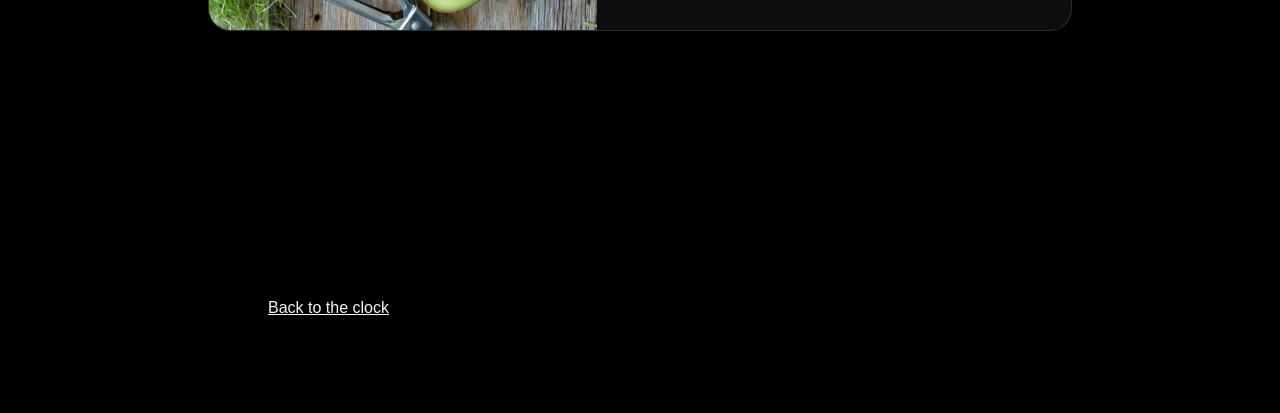
==== commit 47a515c7: "Add an interactive country meat-consumption table from FAO data. Co-authored-by: Cursor <cursoragent" ====
--- a/recipes.html
+++ b/recipes.html
@@ -14,6 +14,7 @@
       <div class="nav-links">
         <a href="./index.html#numbers">Numbers</a>
         <a href="./index.html#damage">Damage</a>
+        <a href="./index.html#countries">Countries</a>
         <a href="./index.html#plate">Your plate</a>
         <a href="./recipes.html" aria-current="page">Recipes</a>
         <a href="./index.html#help">Help</a>
--- a/css/styles.css
+++ b/css/styles.css
@@ -166,8 +166,8 @@
   margin-right: 6px;
 }
 
-.legend .cattle { background: #782012; box-shadow: 0 0 8px rgba(120, 28, 18, 0.45); }
-.legend .pig { background: #8c4820; box-shadow: 0 0 8px rgba(140, 72, 28, 0.4); }
+.legend .cattle { background: #ff1c12; box-shadow: 0 0 10px rgba(255, 28, 18, 0.75); }
+.legend .pig { background: #ff7818; box-shadow: 0 0 10px rgba(255, 120, 24, 0.55); }
 
 .chapter {
   max-width: 920px;
@@ -808,6 +808,203 @@
 
 .why { color: var(--muted); font-size: 15px; }
 
+.country-spot {
+  display: grid;
+  grid-template-columns: repeat(3, 1fr);
+  gap: 16px;
+  margin-top: 36px;
+}
+
+.country-spot > div {
+  padding: 18px 16px;
+  border: 1px solid var(--line);
+  border-radius: 16px;
+  background: #0d0d0f;
+  transition: transform 0.3s ease, border-color 0.3s ease;
+}
+
+.country-spot > div:hover {
+  transform: translateY(-3px);
+  border-color: rgba(255, 255, 255, 0.25);
+}
+
+.country-spot em {
+  display: block;
+  font-style: normal;
+  color: var(--muted);
+  font-size: 12px;
+  letter-spacing: 0.1em;
+  text-transform: uppercase;
+}
+
+.country-spot strong {
+  display: block;
+  margin-top: 8px;
+  font-size: clamp(18px, 3vw, 26px);
+  letter-spacing: -0.03em;
+}
+
+.country-spot span {
+  display: block;
+  margin-top: 4px;
+  font-size: 14px;
+}
+
+.country-tools {
+  display: flex;
+  flex-wrap: wrap;
+  gap: 14px;
+  align-items: center;
+  justify-content: space-between;
+  margin-top: 32px;
+}
+
+.country-tools input {
+  flex: 1;
+  min-width: 200px;
+  border: 1px solid var(--line);
+  background: #0d0d0f;
+  color: var(--ink);
+  border-radius: 999px;
+  padding: 12px 18px;
+  font: 16px var(--sans);
+}
+
+.country-tools input:focus {
+  outline: 1px solid rgba(255, 255, 255, 0.35);
+}
+
+.country-sorts {
+  display: flex;
+  gap: 8px;
+}
+
+.country-sorts button {
+  appearance: none;
+  border: 1px solid var(--line);
+  background: transparent;
+  color: var(--ink);
+  border-radius: 999px;
+  padding: 9px 14px;
+  font: 600 13px var(--sans);
+  cursor: pointer;
+  transition: transform 0.25s ease, background 0.25s ease, color 0.25s ease;
+}
+
+.country-sorts button:hover { transform: translateY(-2px); }
+
+.country-sorts button[aria-pressed="true"] {
+  background: var(--ink);
+  color: #000;
+}
+
+.country-meta {
+  margin: 16px 0 10px;
+  color: var(--muted);
+  font-size: 13px;
+}
+
+.country-table-wrap {
+  max-height: min(70vh, 720px);
+  overflow: auto;
+  border: 1px solid var(--line);
+  border-radius: 18px;
+  background: #0a0a0c;
+}
+
+.country-table {
+  width: 100%;
+  border-collapse: collapse;
+  font-variant-numeric: tabular-nums;
+}
+
+.country-table thead th {
+  position: sticky;
+  top: 0;
+  z-index: 1;
+  background: #141418;
+  text-align: left;
+  padding: 14px 16px;
+  font-size: 11px;
+  letter-spacing: 0.12em;
+  text-transform: uppercase;
+  color: var(--muted);
+  border-bottom: 1px solid var(--line);
+}
+
+.country-table td {
+  padding: 14px 16px;
+  border-bottom: 1px solid rgba(255, 255, 255, 0.06);
+  vertical-align: middle;
+}
+
+.country-table tbody tr:hover {
+  background: rgba(255, 59, 48, 0.08);
+}
+
+.country-table .rank {
+  width: 52px;
+  color: var(--muted);
+  font-weight: 600;
+}
+
+.nation strong {
+  display: block;
+  font-size: 16px;
+  letter-spacing: -0.02em;
+}
+
+.nation span {
+  display: block;
+  margin-top: 2px;
+  color: var(--muted);
+  font-size: 12px;
+}
+
+.kg { white-space: nowrap; }
+
+.kg b {
+  display: block;
+  font-size: clamp(20px, 3vw, 28px);
+  font-weight: 600;
+  letter-spacing: -0.03em;
+  line-height: 1;
+}
+
+.kg em {
+  display: block;
+  margin-top: 4px;
+  font-style: normal;
+  color: var(--muted);
+  font-size: 11px;
+}
+
+.bar-cell { min-width: 160px; }
+
+.meat-bar {
+  height: 10px;
+  border-radius: 99px;
+  background: #1c1c1e;
+  overflow: hidden;
+}
+
+.meat-bar i {
+  display: block;
+  height: 100%;
+  border-radius: 99px;
+  transition: width 0.45s cubic-bezier(0.22, 1, 0.36, 1);
+}
+
+.vs {
+  display: block;
+  margin-top: 6px;
+  color: var(--muted);
+  font-size: 12px;
+}
+
+.lvl-high .nation strong { color: #ff6b61; }
+.lvl-best .nation strong { color: var(--good); }
+
 @keyframes rise {
   from { opacity: 0; transform: translateY(18px); }
   to { opacity: 1; transform: none; }
@@ -823,7 +1020,8 @@
   nav { padding: 14px 16px; }
   .nav-links { gap: 12px; max-width: 70%; }
   .hero-copy, .chapter, .bleed figcaption, footer, .recipe-list { padding-left: 16px; padding-right: 16px; }
-  .split, .futures, .sliders, .ngos, .impact-stage, .recipe-card { grid-template-columns: 1fr; }
+  .split, .futures, .sliders, .ngos, .impact-stage, .recipe-card, .country-spot { grid-template-columns: 1fr; }
+  .country-table .bar-cell { min-width: 120px; }
   .idea-form fieldset { grid-template-columns: 1fr; }
   .lede { font-size: 18px; }
   .recipe-media { min-height: 180px; }
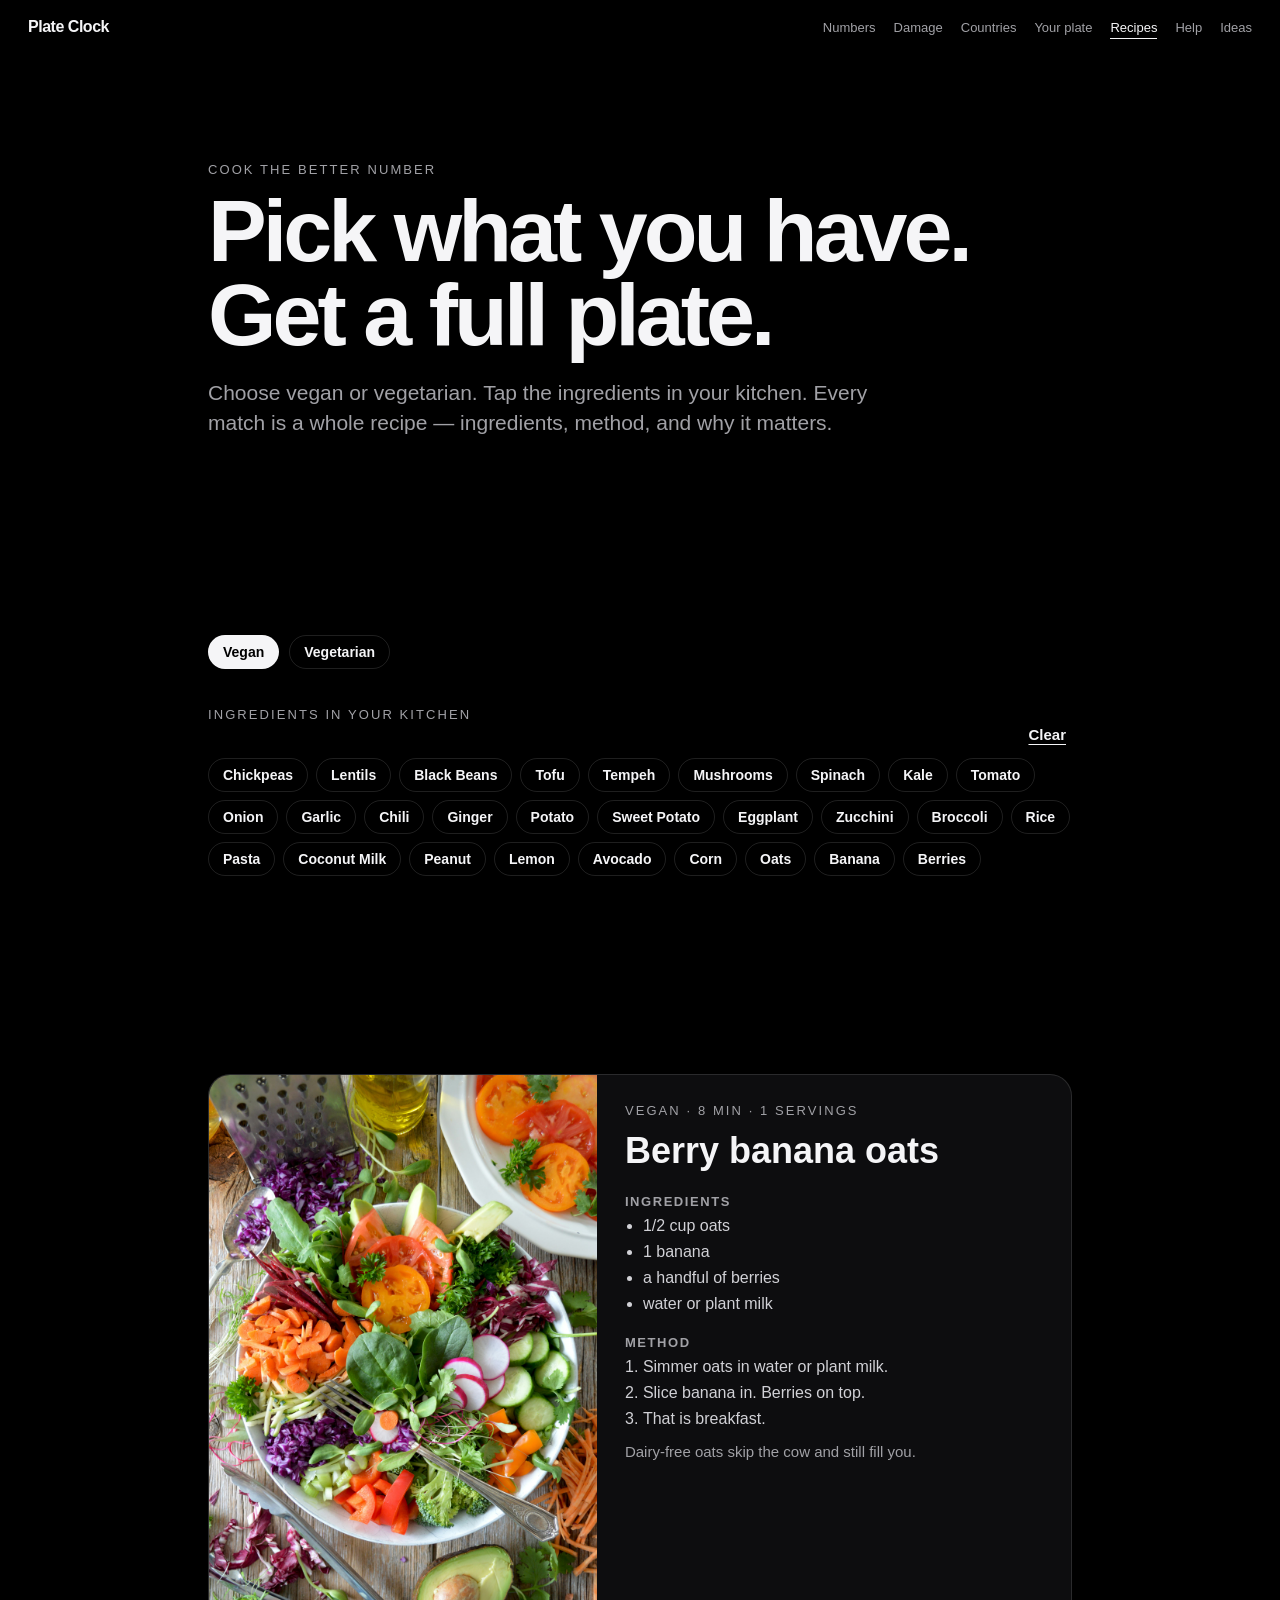
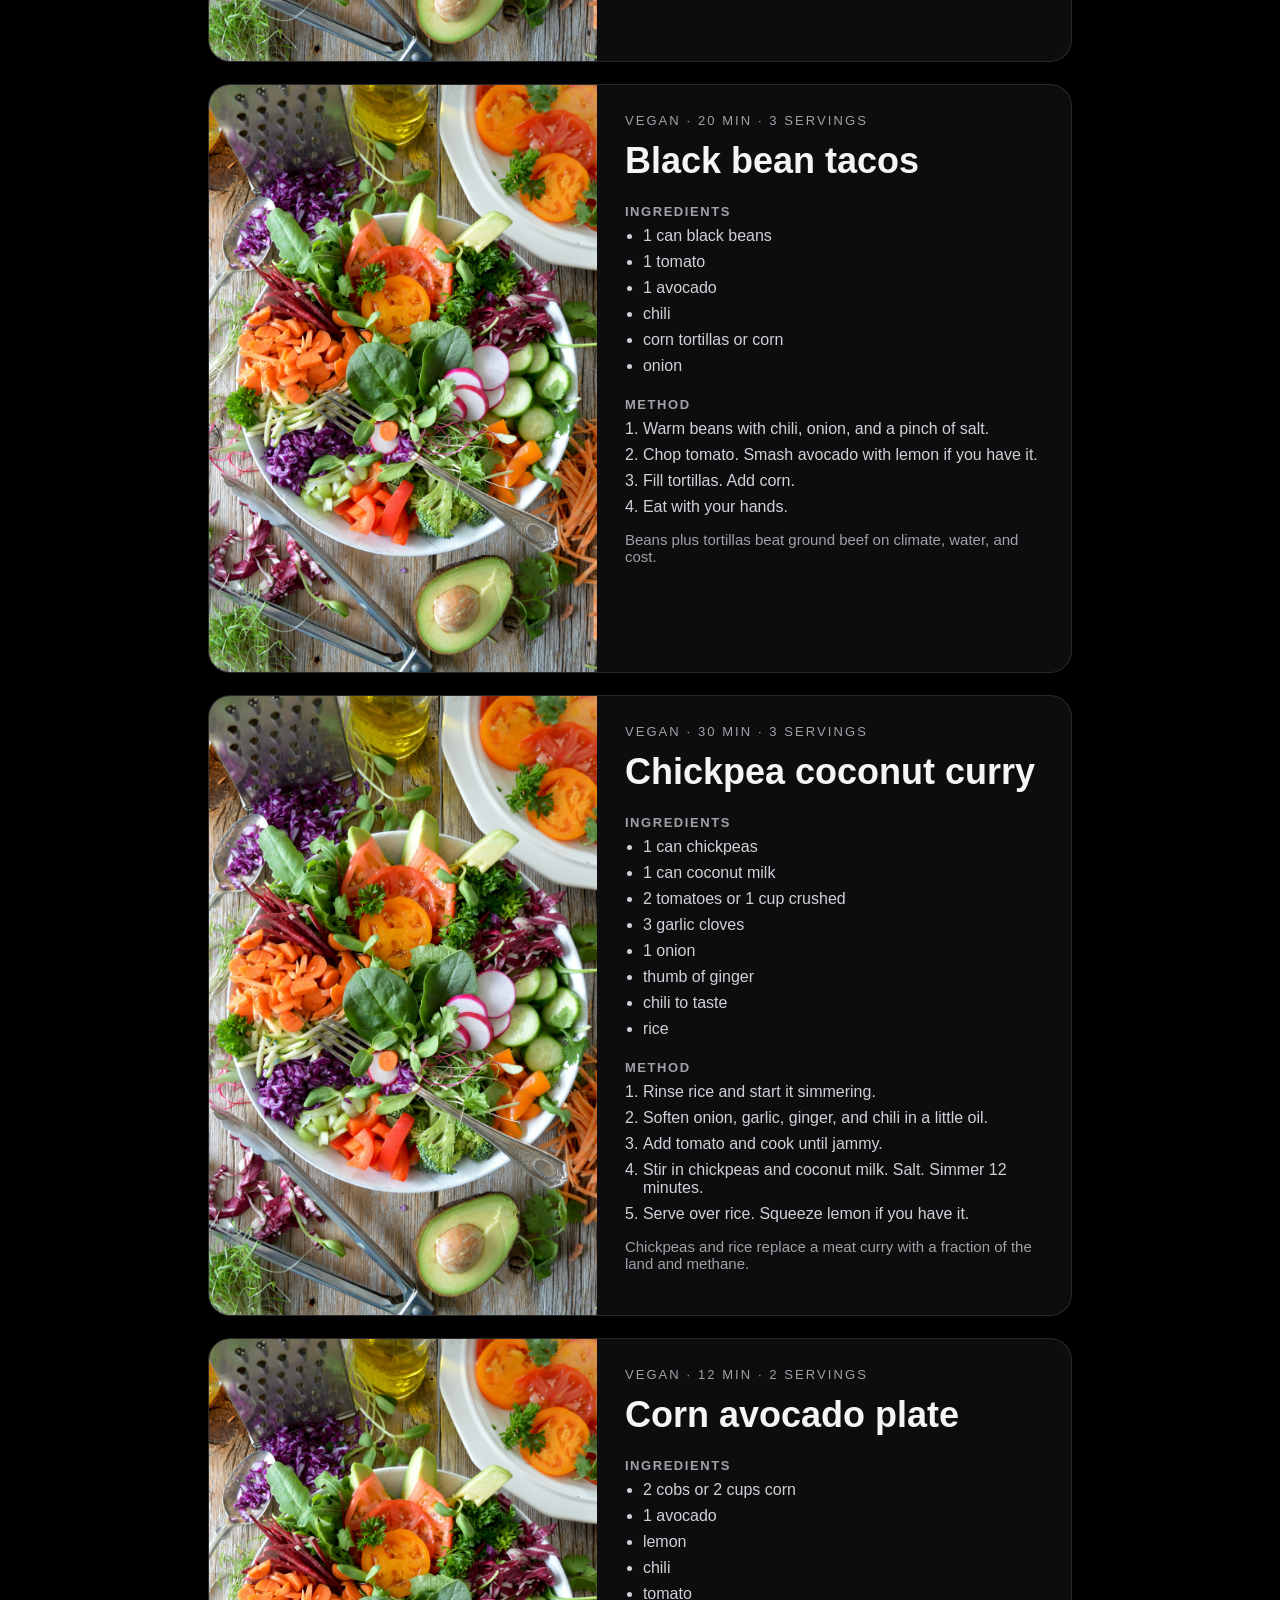
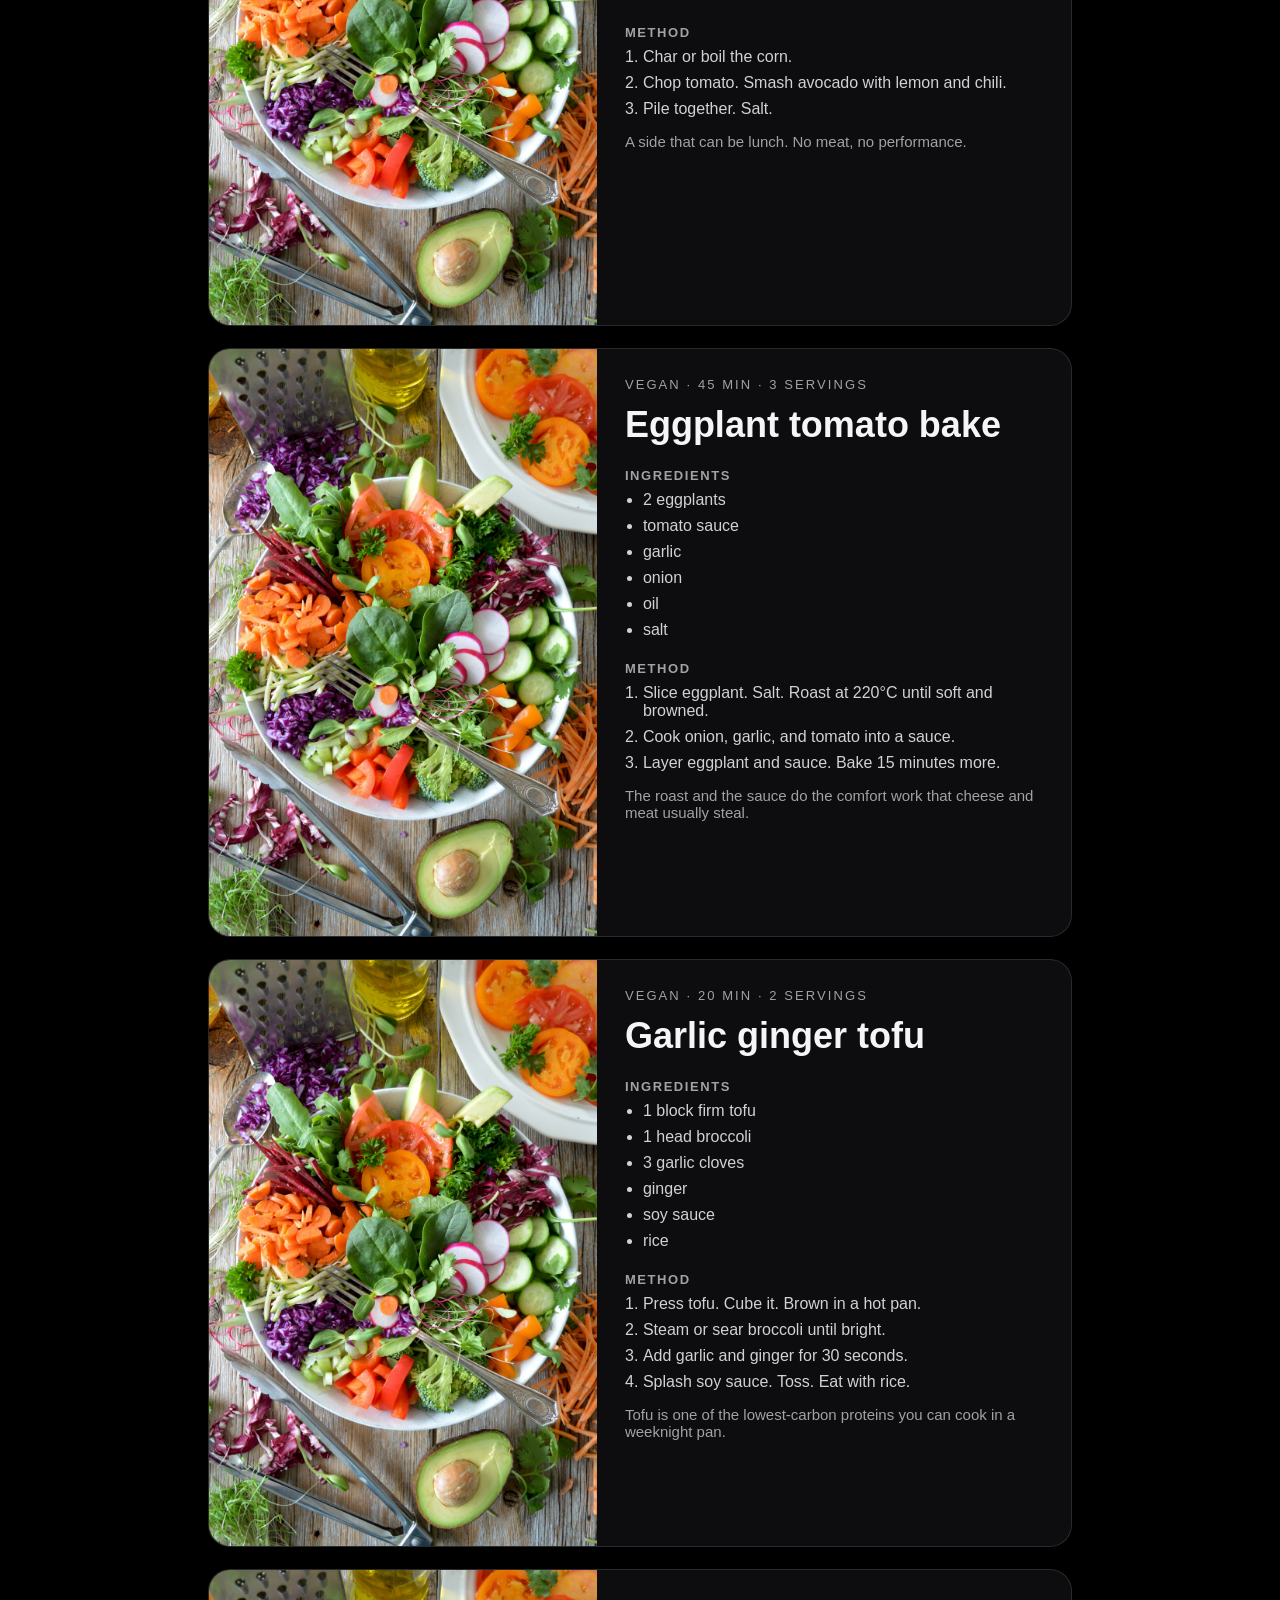
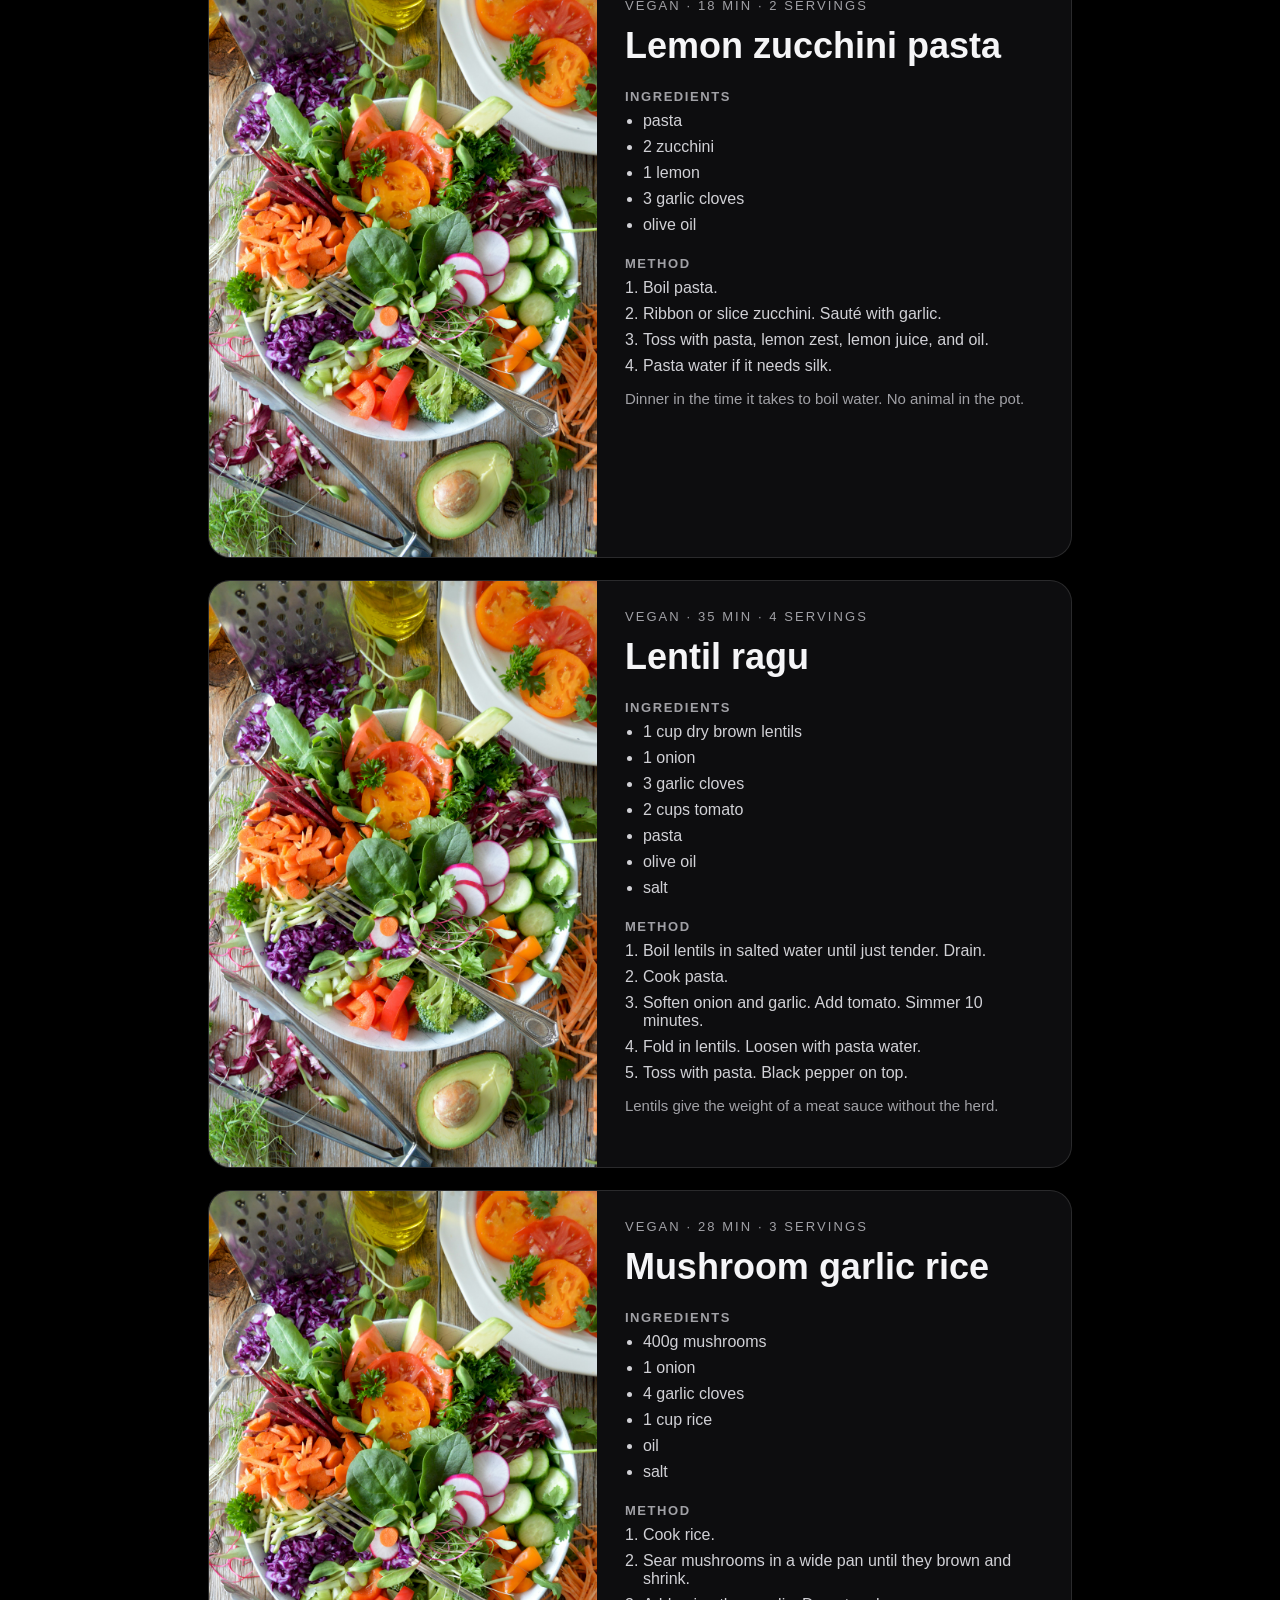
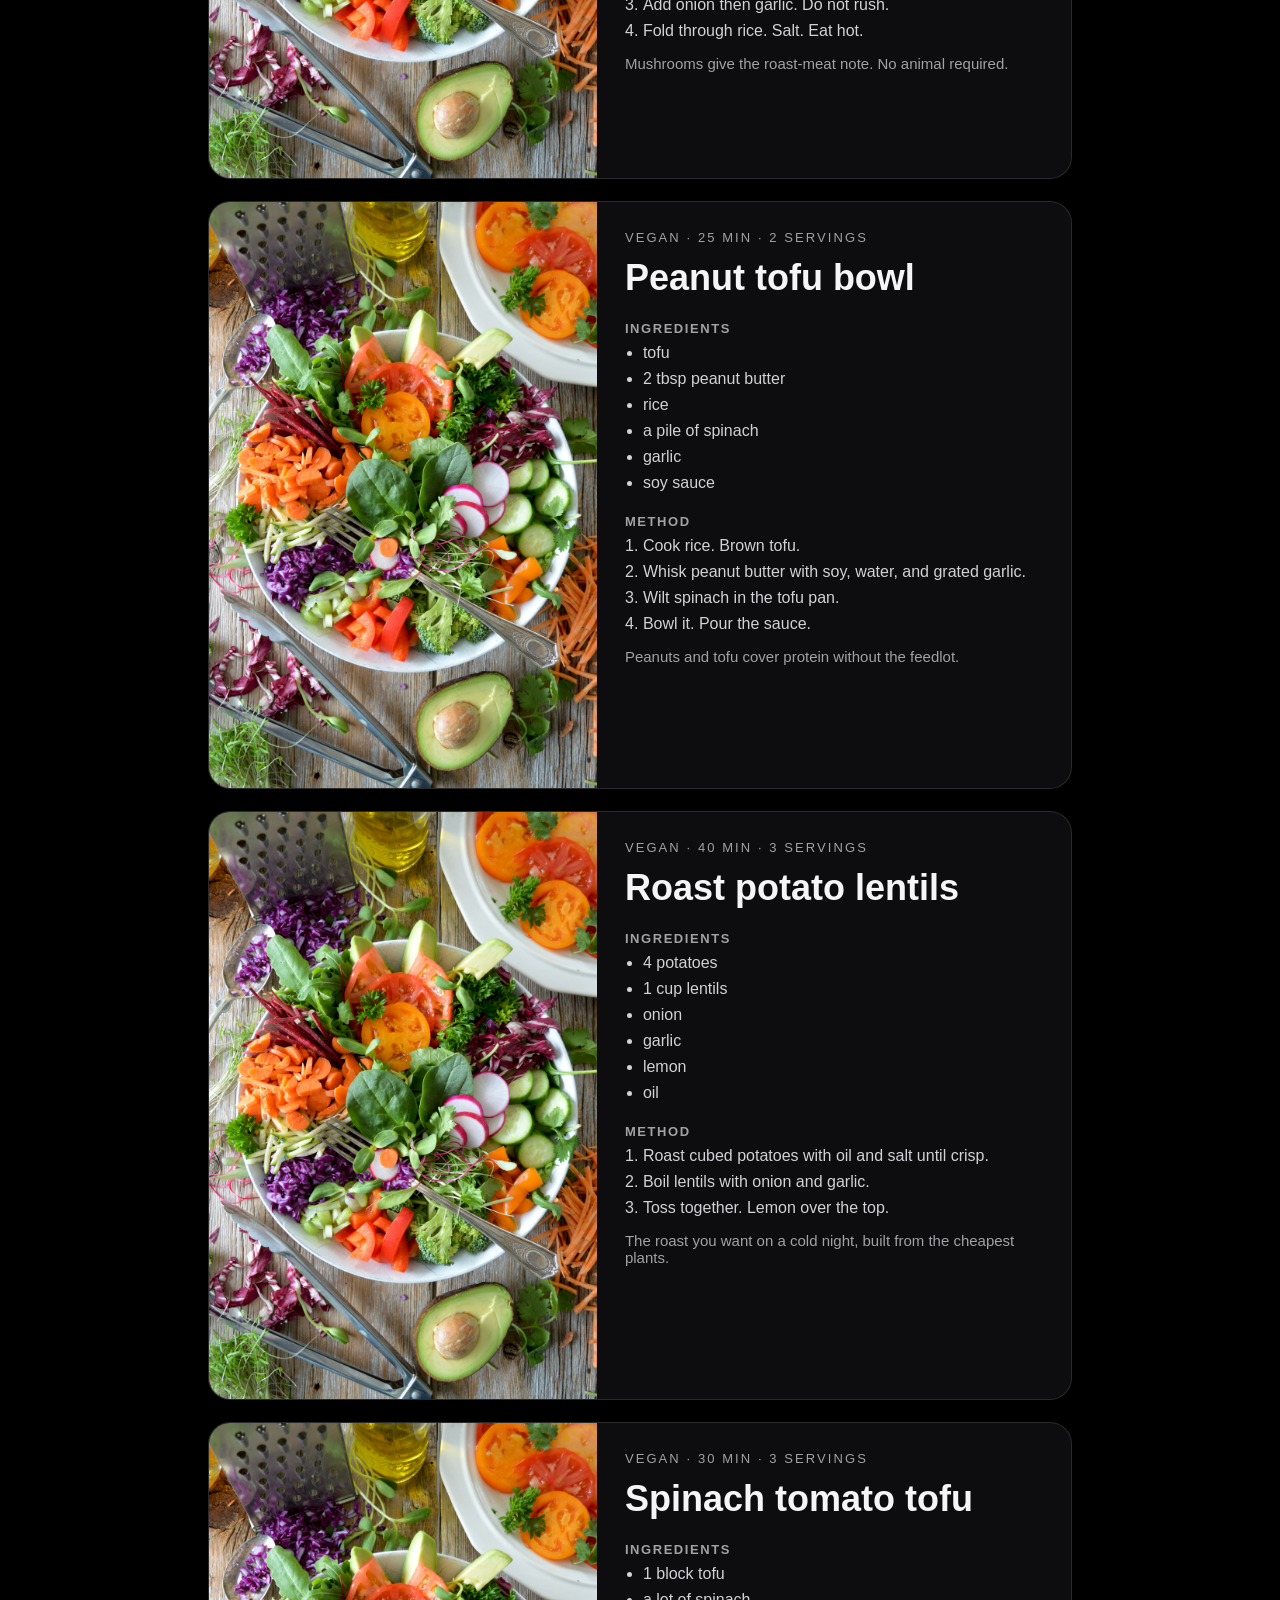
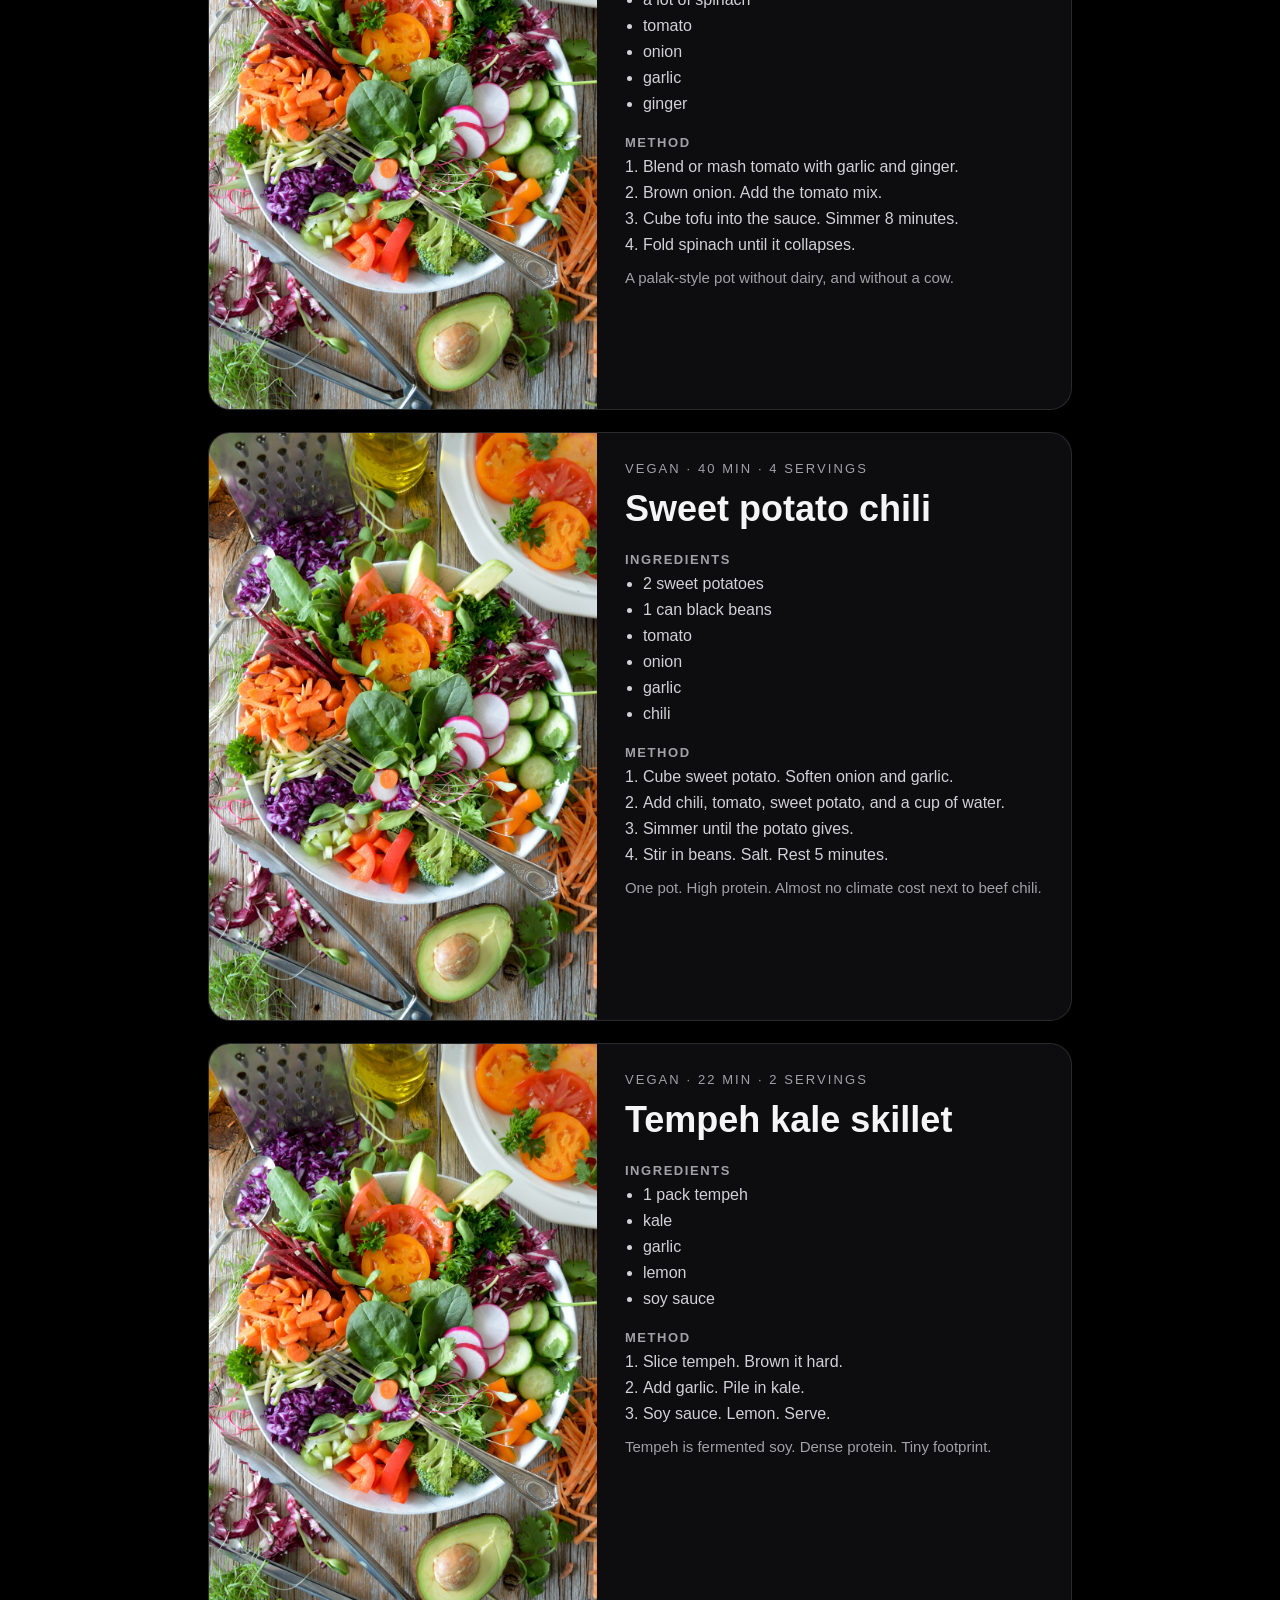
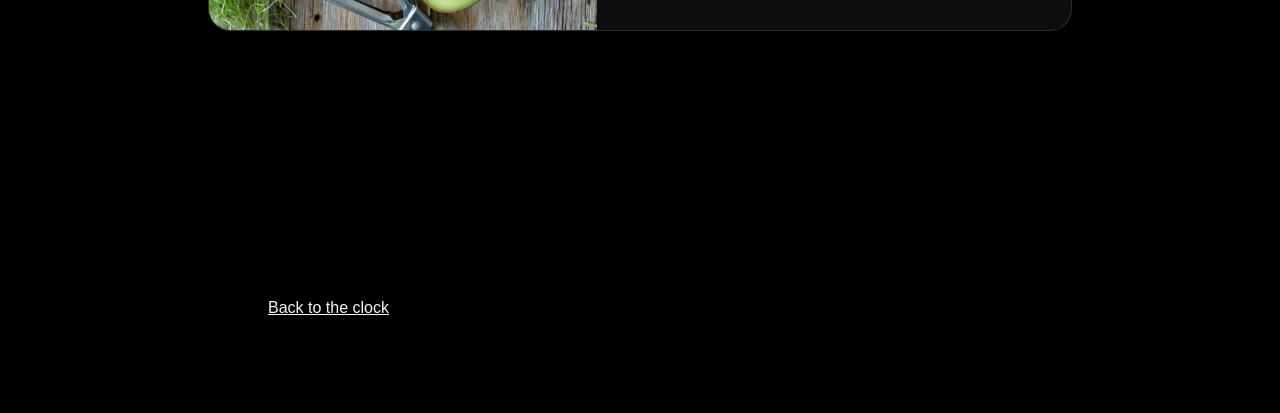
==== commit 2358de4f: "Polish grammar and rebuild sliders to match the design. Co-authored-by: Cursor <cursoragent@cursor.c" ====
--- a/recipes.html
+++ b/recipes.html
@@ -43,7 +43,7 @@
       <div class="chips" id="chips"></div>
     </section>
 
-    <p class="chapter" id="recipe-empty" hidden>Nothing uses that mix yet. Drop a chip or two.</p>
+    <p class="chapter" id="recipe-empty" hidden>Nothing uses that mix yet. Try adding one or two ingredients.</p>
     <div class="recipe-list" id="recipe-list"></div>
 
     <footer>
--- a/css/styles.css
+++ b/css/styles.css
@@ -369,62 +369,125 @@
 
 .impact-slider {
   display: grid;
-  gap: 10px;
+  gap: 14px;
   margin-top: 28px;
   color: var(--muted);
   font-size: 14px;
 }
 
 .impact-slider b { color: var(--ink); }
+
+.slider-shell {
+  position: relative;
+  height: 28px;
+  display: flex;
+  align-items: center;
+  margin-top: 10px;
+  border-radius: 999px;
+  background: rgba(255, 255, 255, 0.08);
+  box-shadow: inset 0 0 0 1px rgba(255, 255, 255, 0.06);
+  overflow: hidden;
+}
+
+.slider-fill {
+  position: absolute;
+  left: 0;
+  top: 0;
+  bottom: 0;
+  width: 0%;
+  border-radius: inherit;
+  background: linear-gradient(90deg, rgba(245, 245, 247, 0.35), rgba(245, 245, 247, 0.9));
+  transition: width 0.28s cubic-bezier(0.22, 1, 0.36, 1);
+  pointer-events: none;
+}
+
+.impact-shell .slider-fill {
+  background: linear-gradient(90deg, rgba(255, 59, 48, 0.55), rgba(48, 209, 88, 0.95));
+}
 
 .range {
   -webkit-appearance: none;
   appearance: none;
+  position: relative;
+  z-index: 1;
   width: 100%;
-  height: 4px;
-  border-radius: 99px;
-  background: linear-gradient(90deg, var(--good) var(--fill, 20%), #2c2c2e var(--fill, 20%));
+  height: 28px;
+  margin: 0;
+  background: transparent;
   outline: none;
-  transition: background 0.2s ease;
+  cursor: grab;
+}
+
+.range:active { cursor: grabbing; }
+
+.range::-webkit-slider-runnable-track {
+  height: 28px;
+  background: transparent;
+}
+
+.range::-moz-range-track {
+  height: 28px;
+  background: transparent;
+  border: 0;
 }
 
 .range::-webkit-slider-thumb {
   -webkit-appearance: none;
   width: 22px;
   height: 22px;
+  margin-top: 3px;
   border-radius: 50%;
-  background: #fff;
-  box-shadow: 0 2px 14px rgba(0, 0, 0, 0.45);
-  transition: transform 0.22s cubic-bezier(0.22, 1, 0.36, 1);
-  cursor: grab;
+  background: #f5f5f7;
+  border: 2px solid rgba(0, 0, 0, 0.35);
+  box-shadow: 0 2px 12px rgba(0, 0, 0, 0.35);
+  transition: transform 0.25s cubic-bezier(0.22, 1, 0.36, 1), box-shadow 0.25s ease;
 }
 
 .range::-moz-range-thumb {
   width: 22px;
   height: 22px;
-  border: 0;
   border-radius: 50%;
-  background: #fff;
-  cursor: grab;
+  background: #f5f5f7;
+  border: 2px solid rgba(0, 0, 0, 0.35);
+  box-shadow: 0 2px 12px rgba(0, 0, 0, 0.35);
 }
 
 .range:hover::-webkit-slider-thumb,
-.range:active::-webkit-slider-thumb { transform: scale(1.2); }
-
-.impact-slider input.range {
-  margin-top: 4px;
+.range:focus-visible::-webkit-slider-thumb,
+.range:active::-webkit-slider-thumb {
+  transform: scale(1.12);
+  box-shadow: 0 4px 18px rgba(0, 0, 0, 0.45);
+}
+
+.range:hover::-moz-range-thumb,
+.range:active::-moz-range-thumb {
+  transform: scale(1.12);
 }
 
 .sliders {
   display: grid;
   grid-template-columns: 1fr 1fr;
-  gap: 18px 28px;
+  gap: 16px;
   margin-top: 36px;
 }
 
+.slider {
+  padding: 16px 16px 14px;
+  border: 1px solid var(--line);
+  border-radius: 18px;
+  background: rgba(255, 255, 255, 0.03);
+  transition: border-color 0.3s ease, background 0.3s ease, transform 0.3s ease;
+}
+
+.slider:hover {
+  border-color: rgba(255, 255, 255, 0.22);
+  background: rgba(255, 255, 255, 0.05);
+}
+
 .slider label {
   display: flex;
   justify-content: space-between;
+  align-items: baseline;
   color: var(--muted);
   font-size: 14px;
 }
@@ -441,9 +504,8 @@
   color: var(--good);
 }
 
-.slider input.range {
-  margin-top: 10px;
-  background: linear-gradient(90deg, #f5f5f7 var(--fill, 20%), #2c2c2e var(--fill, 20%));
+.slider .slider-shell {
+  margin-top: 12px;
 }
 
 .text-btn {
